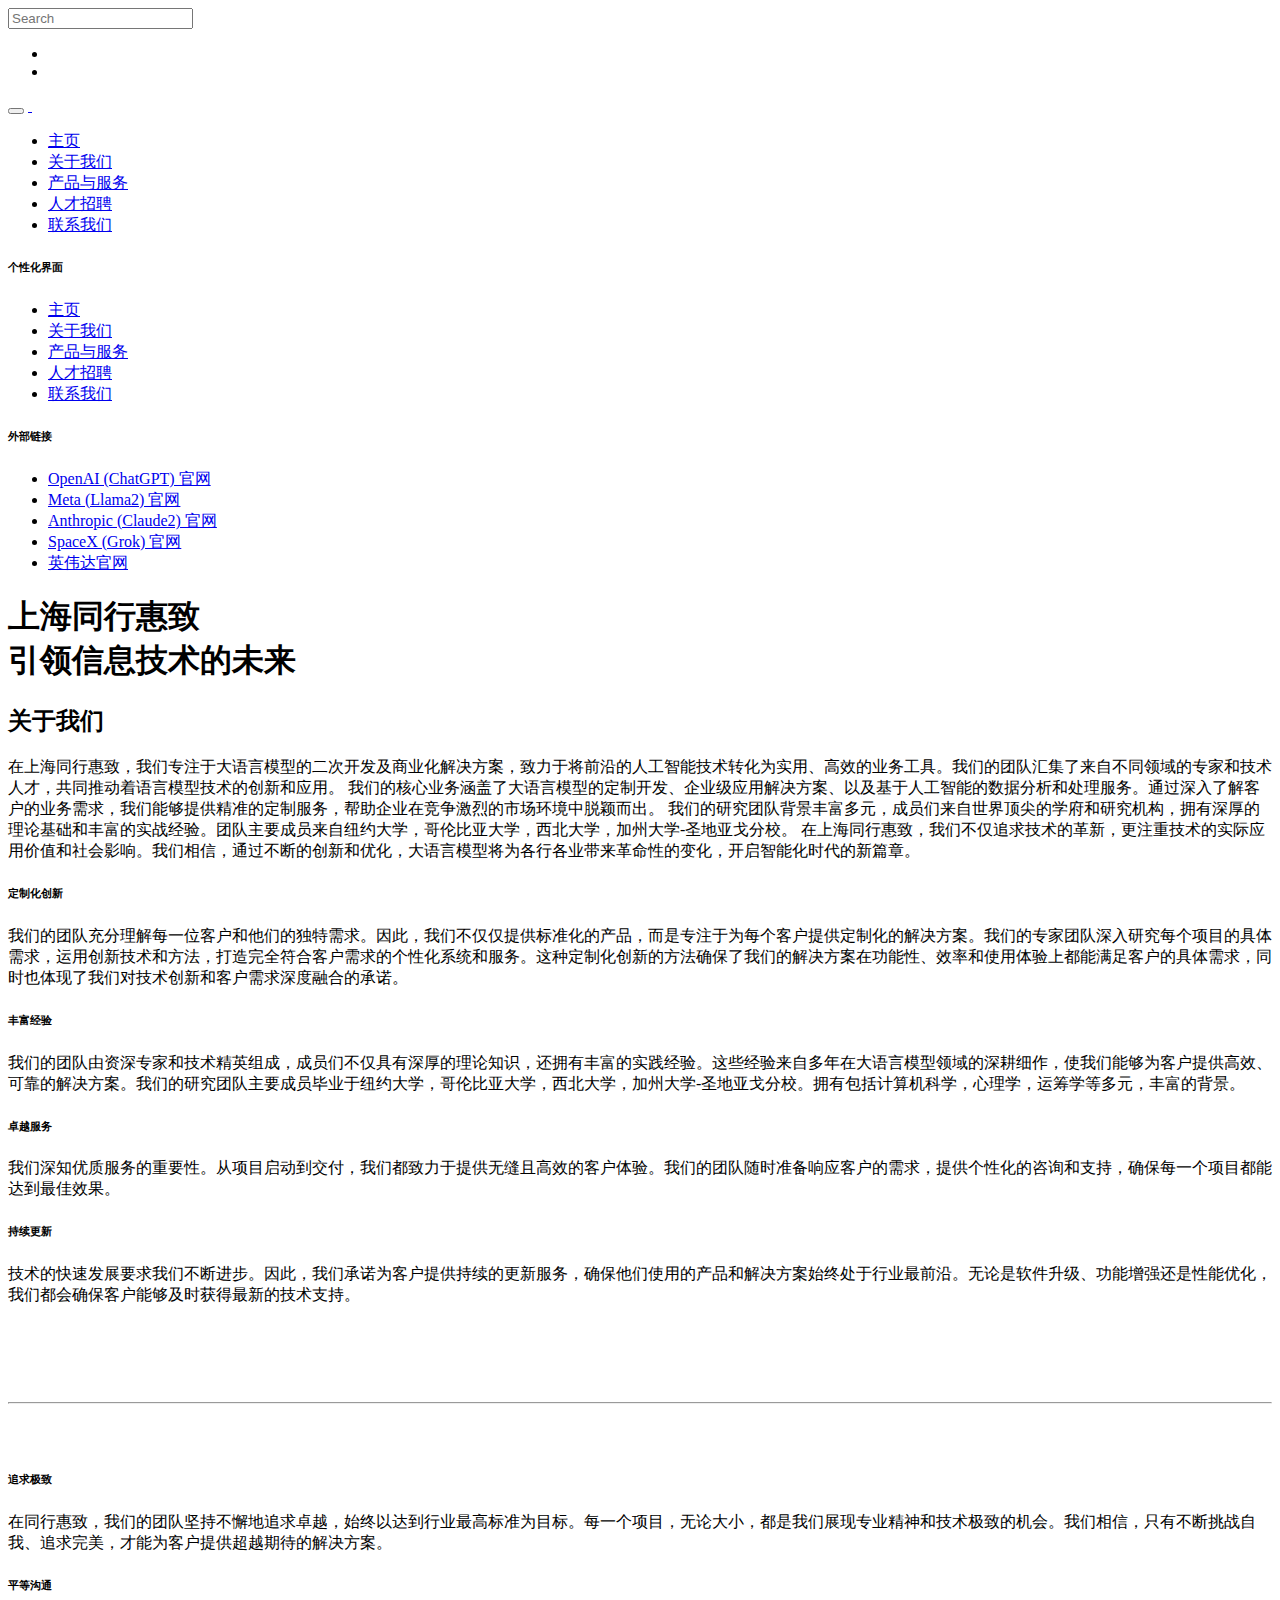
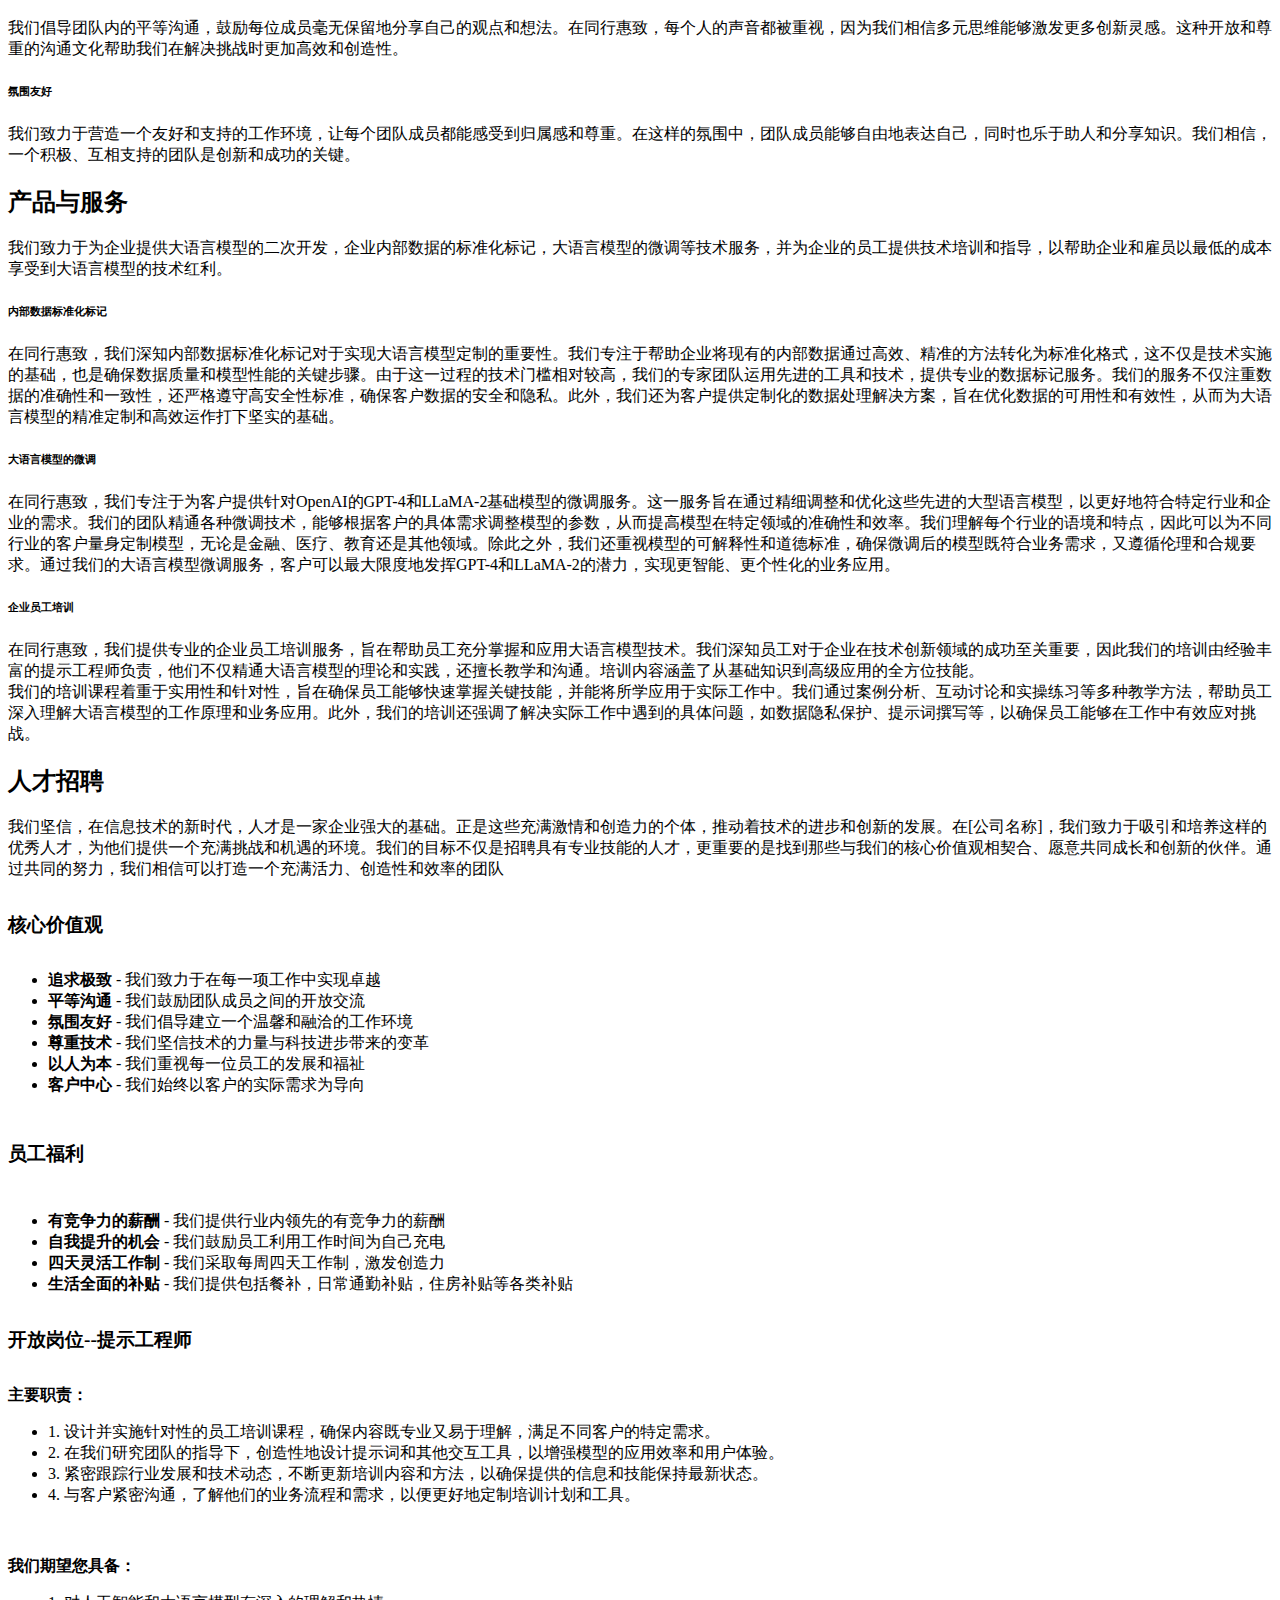
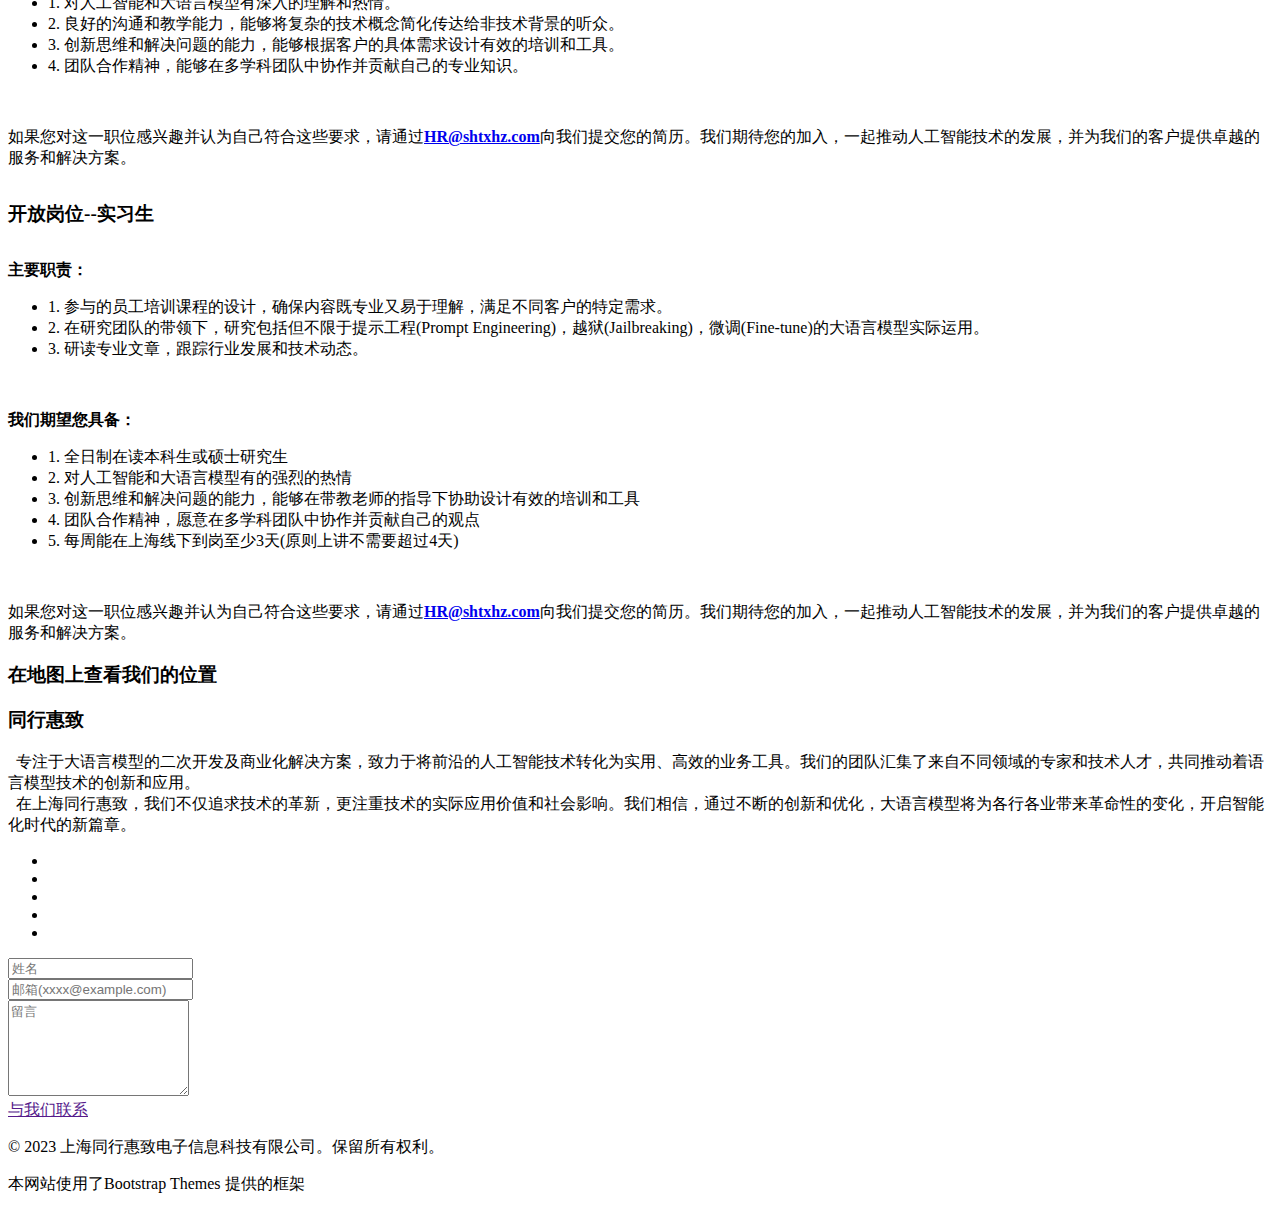
==== index.html @ fe6f5b6c "Add files via upload" ====
<!doctype html>
<!--[if lt IE 7]>      <html class="no-js lt-ie9 lt-ie8 lt-ie7" lang=""> <![endif]-->
<!--[if IE 7]>         <html class="no-js lt-ie9 lt-ie8" lang=""> <![endif]-->
<!--[if IE 8]>         <html class="no-js lt-ie9" lang=""> <![endif]-->
<!--[if gt IE 8]><!--> <html class="no-js" lang="en"> <!--<![endif]-->
    
    <!--Designerd by: http://bootstrapthemes.co-->
    <head>
        <meta charset="utf-8">
        <title>上海同行惠致电子信息科技有限公司</title>
        <meta name="description" content="">
        <meta name="viewport" content="width=device-width, initial-scale=1">
        <link rel="icon" type="image/png" href="favicon.ico">

        <!--Google Font link-->
        <link href="https://fonts.googleapis.com/css?family=Montserrat:400,700" rel="stylesheet">
        <link href="https://fonts.googleapis.com/css?family=Raleway:400,600,700" rel="stylesheet">
        <link href="https://fonts.googleapis.com/css?family=Open+Sans:300,400,600,700" rel="stylesheet">


        <link rel="stylesheet" href="assets/css/slick.css">
        <link rel="stylesheet" href="assets/css/slick-theme.css">
        <link rel="stylesheet" href="assets/css/animate.css">
        <link rel="stylesheet" href="assets/css/fonticons.css">
        <link rel="stylesheet" href="assets/css/font-awesome.min.css">
        <link rel="stylesheet" href="assets/css/bootstrap.css">
        <link rel="stylesheet" href="assets/css/magnific-popup.css">
        <link rel="stylesheet" href="assets/css/bootsnav.css">


        <!--For Plugins external css-->
        <!--<link rel="stylesheet" href="assets/css/plugins.css" />-->

        <!--Theme custom css -->
        <link rel="stylesheet" href="assets/css/style.css">
        <!--<link rel="stylesheet" href="assets/css/colors/maron.css">-->

        <!--Theme Responsive css-->
        <link rel="stylesheet" href="assets/css/responsive.css" />

        <script src="assets/js/vendor/modernizr-2.8.3-respond-1.4.2.min.js"></script>
    </head>

    <body data-spy="scroll" data-target=".navbar-collapse">


        <!-- Preloader -->
        <div id="loading">
            <div id="loading-center">
                <div id="loading-center-absolute">
                    <div class="object" id="object_one"></div>
                    <div class="object" id="object_two"></div>
                    <div class="object" id="object_three"></div>
                    <div class="object" id="object_four"></div>
                </div>
            </div>
        </div><!--End off Preloader -->


        <div class="culmn">
            <!--Home page style-->


            <nav class="navbar navbar-default navbar-fixed white no-background bootsnav">
                <!-- Start Top Search -->
                <div class="top-search">
                    <div class="container">
                        <div class="input-group">
                            <span class="input-group-addon"><i class="fa fa-search"></i></span>
                            <input type="text" class="form-control" placeholder="Search">
                            <span class="input-group-addon close-search"><i class="fa fa-times"></i></span>
                        </div>
                    </div>
                </div>
                <!-- End Top Search -->

                <div class="container">    
                    <!-- Start Atribute Navigation -->
                    <div class="attr-nav">
                        <ul>
                            
                            <li class="search"><a href="#"><i class="fa fa-search"></i></a></li>
                            <li class="side-menu"><a href="#"><i class="fa fa-bars"></i></a></li>
                        </ul>
                    </div>        
                    <!-- End Atribute Navigation -->

                    <!-- Start Header Navigation -->
                    <div class="navbar-header">
                        <button type="button" class="navbar-toggle" data-toggle="collapse" data-target="#navbar-menu">
                            <i class="fa fa-bars"></i>
                        </button>
                        <a class="navbar-brand" href="#brand">

                            <img src="assets/images/logo.png" class="logo logo-display m-top-10" alt="">
                            <img src="assets/images/logo.jpg" class="logo logo-scrolled" alt="">

                        </a>
                    </div>
                    <!-- End Header Navigation -->

                    <!-- Collect the nav links, forms, and other content for toggling -->
                    <div class="collapse navbar-collapse" id="navbar-menu">
                        <ul class="nav navbar-nav navbar-right" data-in="fadeInDown" data-out="fadeOutUp">
                            <li><a href="#hello">主页</a></li>                    
                            <li><a href="#about">关于我们</a></li>                    
                            <li><a href="#service">产品与服务</a></li>                              
                            <li><a href="#blog">人才招聘</a></li>                    
                            <li><a href="#contact">联系我们</a></li>  
                        </ul>
                    </div><!-- /.navbar-collapse -->
                </div>  


                <!-- Start Side Menu -->
                <div class="side">
                    <a href="#" class="close-side"><i class="fa fa-times"></i></a>
                    <div class="widget">
                        <h6 class="title">个性化界面</h6>
                        <ul class="link">
                            <li><a href="#">主页</a></li>
                            <li><a href="#">关于我们</a></li>
                            <li><a href="#">产品与服务</a></li>
                            <li><a href="#">人才招聘</a></li>
                            <li><a href="#">联系我们</a></li>
                        </ul>
                    </div>
                    <div class="widget">
                        <h6 class="title">外部链接</h6>
                        <ul class="link">
                            <li><a href="https://www.openai.com">OpenAI (ChatGPT) 官网</a></li>
                            <li><a href="https://ai.meta.com/llama/">Meta (Llama2) 官网</a></li>
                            <li><a href="https://www.anthropic.com/">Anthropic (Claude2) 官网</a></li>
                            <li><a href="https://x.ai/about/">SpaceX (Grok) 官网</a></li>
                            <li><a href="https://www.nvidia.cn/">英伟达官网</a></li>
                        </ul>
                    </div>
                </div>
                <!-- End Side Menu -->

            </nav>


            <!--Home Sections-->

            <section id="hello" class="home bg-mega">
                <div class="overlay"></div>
                <div class="container">
                    <div class="row">
                        <div class="main_home">
                            <div class="home_text">
                                <h1 class="text-white">上海同行惠致<br /> 引领信息技术的未来</h1>
                            </div>

                          
                        </div>
                    </div><!--End off row-->
                </div><!--End off container -->
            </section> <!--End off Home Sections-->


            <!--About Sections-->
            <section id="about" class="about roomy-100">
                <div class="container">
                    <div class="row">
                        <div class="main_about">
                            <div class="col-md-6">
                                <div class="about_content">
                                    <h2>关于我们</h2>
                                    <div class="separator_left"></div>

                                    <p>在上海同行惠致，我们专注于大语言模型的二次开发及商业化解决方案，致力于将前沿的人工智能技术转化为实用、高效的业务工具。我们的团队汇集了来自不同领域的专家和技术人才，共同推动着语言模型技术的创新和应用。

                                        我们的核心业务涵盖了大语言模型的定制开发、企业级应用解决方案、以及基于人工智能的数据分析和处理服务。通过深入了解客户的业务需求，我们能够提供精准的定制服务，帮助企业在竞争激烈的市场环境中脱颖而出。
                                        
                                        我们的研究团队背景丰富多元，成员们来自世界顶尖的学府和研究机构，拥有深厚的理论基础和丰富的实战经验。团队主要成员来自纽约大学，哥伦比亚大学，西北大学，加州大学-圣地亚戈分校。
                                        
                                        在上海同行惠致，我们不仅追求技术的革新，更注重技术的实际应用价值和社会影响。我们相信，通过不断的创新和优化，大语言模型将为各行各业带来革命性的变化，开启智能化时代的新篇章。</p>

                                    
                                </div>
                            </div>
                            <div class="col-md-6">
                                <div class="about_accordion wow fadeIn">
                                    <div id="faq_main_content" class="faq_main_content">
                                        <h6><i class="fa fa-angle-right"></i> 定制化创新 </h6>
                                        <div>
                                            <div class="content">
                                                <p>我们的团队充分理解每一位客户和他们的独特需求。因此，我们不仅仅提供标准化的产品，而是专注于为每个客户提供定制化的解决方案。我们的专家团队深入研究每个项目的具体需求，运用创新技术和方法，打造完全符合客户需求的个性化系统和服务。这种定制化创新的方法确保了我们的解决方案在功能性、效率和使用体验上都能满足客户的具体需求，同时也体现了我们对技术创新和客户需求深度融合的承诺。 </p>

                                            </div>
                                        </div> <!-- End off accordion item-1 -->

                                        <h6 class="open"><i class="fa fa-angle-right"></i> 丰富经验</h6>
                                        <div class="open">
                                            <div class="content">
                                                <p>我们的团队由资深专家和技术精英组成，成员们不仅具有深厚的理论知识，还拥有丰富的实践经验。这些经验来自多年在大语言模型领域的深耕细作，使我们能够为客户提供高效、可靠的解决方案。我们的研究团队主要成员毕业于纽约大学，哥伦比亚大学，西北大学，加州大学-圣地亚戈分校。拥有包括计算机科学，心理学，运筹学等多元，丰富的背景。 </p>
                                            </div>
                                        </div> <!-- End off accordion item-2 -->

                                        <h6> <i class="fa fa-angle-right"></i> 卓越服务 </h6>
                                        <div>
                                            <div class="content">
                                                <p>我们深知优质服务的重要性。从项目启动到交付，我们都致力于提供无缝且高效的客户体验。我们的团队随时准备响应客户的需求，提供个性化的咨询和支持，确保每一个项目都能达到最佳效果。 </p>
                                            </div>
                                        </div> <!-- End off accordion item-3 -->

                                        <h6><i class="fa fa-angle-right"></i> 持续更新 </h6>
                                        <div>
                                            <div class="content">
                                                <p>技术的快速发展要求我们不断进步。因此，我们承诺为客户提供持续的更新服务，确保他们使用的产品和解决方案始终处于行业最前沿。无论是软件升级、功能增强还是性能优化，我们都会确保客户能够及时获得最新的技术支持。 </p>
                                            </div>
                                        </div> <!-- End off accordion item-4 -->
                                    </div>
                                </div>
                            </div>
                        </div>
                    </div><!--End off row-->
                </div><!--End off container -->
                <br />
                <br />
                <br />
                <br />
                <hr />
                <br />
                <br />
                <div class="container">
                    <div class="row">
                        <div class="about_bottom_content">
                            <div class="col-md-4">
                                <div class="about_bottom_item m-top-20">
                                    <div class="ab_head">
                                        <div class="ab_head_icon">
                                            <i class="icofont icofont-fire-burn"></i>
                                        </div>
                                        <h6 class="m-top-20"> 追求极致</h6>
                                    </div>
                                    <p class="m-top-20">在同行惠致，我们的团队坚持不懈地追求卓越，始终以达到行业最高标准为目标。每一个项目，无论大小，都是我们展现专业精神和技术极致的机会。我们相信，只有不断挑战自我、追求完美，才能为客户提供超越期待的解决方案。 </p>
                                </div>
                            </div>
                            <div class="col-md-4">
                                <div class="about_bottom_item m-top-20">
                                    <div class="ab_head">
                                        <div class="ab_head_icon">
                                            <i class="icofont icofont-speech-comments"></i>
                                        </div>
                                        <h6 class="m-top-20">平等沟通</h6>
                                    </div>
                                    <p class="m-top-20">我们倡导团队内的平等沟通，鼓励每位成员毫无保留地分享自己的观点和想法。在同行惠致，每个人的声音都被重视，因为我们相信多元思维能够激发更多创新灵感。这种开放和尊重的沟通文化帮助我们在解决挑战时更加高效和创造性。</p>
                                </div>
                            </div>
                            <div class="col-md-4">
                                <div class="about_bottom_item m-top-20">
                                    <div class="ab_head">
                                        <div class="ab_head_icon">
                                            <i class="icofont icofont-heart"></i>
                                        </div>
                                        <h6 class="m-top-20">氛围友好</h6>
                                    </div>
                                    <p class="m-top-20">我们致力于营造一个友好和支持的工作环境，让每个团队成员都能感受到归属感和尊重。在这样的氛围中，团队成员能够自由地表达自己，同时也乐于助人和分享知识。我们相信，一个积极、互相支持的团队是创新和成功的关键。 </p>
                                </div>
                            </div>
                        </div>
                    </div><!--End off row-->
                </div><!--End off container -->
            </section> <!--End off About section -->


            <!--Video section
            <section id="video" class="video">
                <div class="overlay"></div>
                <div class="main_video roomy-100 m-top-100 m-bottom-100 text-center">
                    <div class="video_text text-center">
                        <a href="http://www.youtube.com/watch?v=7HKoqNJtMTQ" class="video-link"><span class="fa fa-play"></span></a>
                    </div>
                </div>
            </section>

            <div class="container">
                <div class="row">
                    <div class="main_featured m-top-100">
                        <div class="col-sm-12">
                            <div class="head_title text-center">
                                <h2>FEATURED WORK</h2>
                                <div class="separator_auto"></div>
                                <p>Lorem ipsum dolor sit amet, consectetuer adipiscing elit, 
                                    sed diam nonummy nibh euismod nostrud exerci tation ullamcorper 
                                    suscipit lobortis nisl ut aliquip ex ea commodo consequat. </p>
                            </div>
                        </div>
                    </div>
                </div>
            </div>

            <div class="featured_slider">
                <div>
                    <div class="featured_img">
                        <img src="assets/images/fprojects/1.jpg" alt="" />
                        <a href="assets/images/fprojects/1.jpg" class="popup-img"></a>
                    </div>
                </div>
                <div>
                    <div class="featured_img">
                        <img src="assets/images/fprojects/2.jpg" alt="" />
                        <a href="assets/images/fprojects/2.jpg" class="popup-img"></a>
                    </div>
                </div>
                <div>
                    <div class="featured_img">
                        <img src="assets/images/fprojects/3.jpg" alt="" />
                        <a href="assets/images/fprojects/3.jpg" class="popup-img"></a>
                    </div>
                </div>
                <div>
                    <div class="featured_img">
                        <img src="assets/images/fprojects/4.jpg" alt="" />
                        <a href="assets/images/fprojects/4.jpg" class="popup-img"></a>
                    </div>
                </div>
                <div>
                    <div class="featured_img">
                        <img src="assets/images/fprojects/5.jpg" alt="" />
                        <a href="assets/images/fprojects/5.jpg" class="popup-img"></a>
                    </div>
                </div>
            </div>


            -->
            <!--Service Section-->
            <section id="service" class="service">
                <div class="container">
                    <div class="row">
                        <div class="main_service roomy-100">
                            <div class="col-md-8 col-md-offset-2 col-sm-10 col-sm-offset-1">
                                <div class="head_title text-center">
                                    <h2>产品与服务</h2>
                                    <div class="separator_auto"></div>
                                    <p>我们致力于为企业提供大语言模型的二次开发，企业内部数据的标准化标记，大语言模型的微调等技术服务，并为企业的员工提供技术培训和指导，以帮助企业和雇员以最低的成本享受到大语言模型的技术红利。</p>
                                </div>
                            </div>

                            <div class="col-md-4">
                                <div class="service_item">
                                    <i class="icofont icofont-light-bulb"></i>
                                    <h6 class="m-top-30">内部数据标准化标记</h6>
                                    <div class="separator_small"></div>
                                    <p>在同行惠致，我们深知内部数据标准化标记对于实现大语言模型定制的重要性。我们专注于帮助企业将现有的内部数据通过高效、精准的方法转化为标准化格式，这不仅是技术实施的基础，也是确保数据质量和模型性能的关键步骤。由于这一过程的技术门槛相对较高，我们的专家团队运用先进的工具和技术，提供专业的数据标记服务。我们的服务不仅注重数据的准确性和一致性，还严格遵守高安全性标准，确保客户数据的安全和隐私。此外，我们还为客户提供定制化的数据处理解决方案，旨在优化数据的可用性和有效性，从而为大语言模型的精准定制和高效运作打下坚实的基础。</p>
                                </div>
                            </div>
                            <div class="col-md-4">
                                <div class="service_item">
                                    <i class="icofont icofont-imac"></i>
                                    <h6 class="m-top-30">大语言模型的微调</h6>
                                    <div class="separator_small"></div>
                                    <p>在同行惠致，我们专注于为客户提供针对OpenAI的GPT-4和LLaMA-2基础模型的微调服务。这一服务旨在通过精细调整和优化这些先进的大型语言模型，以更好地符合特定行业和企业的需求。我们的团队精通各种微调技术，能够根据客户的具体需求调整模型的参数，从而提高模型在特定领域的准确性和效率。我们理解每个行业的语境和特点，因此可以为不同行业的客户量身定制模型，无论是金融、医疗、教育还是其他领域。除此之外，我们还重视模型的可解释性和道德标准，确保微调后的模型既符合业务需求，又遵循伦理和合规要求。通过我们的大语言模型微调服务，客户可以最大限度地发挥GPT-4和LLaMA-2的潜力，实现更智能、更个性化的业务应用。 </p>
                                </div>
                            </div>
                            <div class="col-md-4">
                                <div class="service_item">
                                    <i class="icofont icofont-video"></i>
                                    <h6 class="m-top-30">企业员工培训</h6>
                                    <div class="separator_small"></div>
                                    <p>在同行惠致，我们提供专业的企业员工培训服务，旨在帮助员工充分掌握和应用大语言模型技术。我们深知员工对于企业在技术创新领域的成功至关重要，因此我们的培训由经验丰富的提示工程师负责，他们不仅精通大语言模型的理论和实践，还擅长教学和沟通。培训内容涵盖了从基础知识到高级应用的全方位技能。
                                        <br />
                                        我们的培训课程着重于实用性和针对性，旨在确保员工能够快速掌握关键技能，并能将所学应用于实际工作中。我们通过案例分析、互动讨论和实操练习等多种教学方法，帮助员工深入理解大语言模型的工作原理和业务应用。此外，我们的培训还强调了解决实际工作中遇到的具体问题，如数据隐私保护、提示词撰写等，以确保员工能够在工作中有效应对挑战。
                                        </div>
                            </div>
                        </div>
                    </div><!--End off row -->
                </div><!--End off container -->
            </section> <!--End off Featured section-->



            <!--Blog Section-->
            <section id="blog" class="blog">
                <div class="container">
                    <div class="row">
                        <div class="main_blog text-center roomy-100">
                            <div class="col-sm-8 col-sm-offset-2">
                                <div class="head_title text-center">
                                    <h2>人才招聘</h2>
                                    <div class="separator_auto"></div>
                                    <p>我们坚信，在信息技术的新时代，人才是一家企业强大的基础。正是这些充满激情和创造力的个体，推动着技术的进步和创新的发展。在[公司名称]，我们致力于吸引和培养这样的优秀人才，为他们提供一个充满挑战和机遇的环境。我们的目标不仅是招聘具有专业技能的人才，更重要的是找到那些与我们的核心价值观相契合、愿意共同成长和创新的伙伴。通过共同的努力，我们相信可以打造一个充满活力、创造性和效率的团队 </p>
                                </div>
                            </div>
                            <div class="col-md-4">
                                <div class="service_item">
                                    <h5 class="m-top-30" style="font-size: larger;">核心价值观</h5>
                                    <div class="separator_auto"></div>
                                    <ul>
                                        <li><strong>追求极致</strong> - 我们致力于在每一项工作中实现卓越</li>
                                        <li><strong>平等沟通</strong> - 我们鼓励团队成员之间的开放交流</li>
                                        <li><strong>氛围友好</strong> - 我们倡导建立一个温馨和融洽的工作环境</li>
                                        <li><strong>尊重技术</strong> - 我们坚信技术的力量与科技进步带来的变革</li>
                                        <li><strong>以人为本</strong> - 我们重视每一位员工的发展和福祉</li>
                                        <li><strong>客户中心</strong> - 我们始终以客户的实际需求为导向</li>
                                    </ul>
                                    <h6 class="m-top-30" style="font-size: larger;">员工福利</h6>
                                    <div class="separator_auto"></div>
                                    <ul>
                                        <li><strong>有竞争力的薪酬</strong> - 我们提供行业内领先的有竞争力的薪酬 </li>
                                        <li><strong>自我提升的机会</strong> - 我们鼓励员工利用工作时间为自己充电 </li>
                                        <li><strong>四天灵活工作制</strong> - 我们采取每周四天工作制，激发创造力 </li>
                                        <li><strong>生活全面的补贴</strong> - 我们提供包括餐补，日常通勤补贴，住房补贴等各类补贴</li>
                                        
                                    </ul>

                                </div>
                            </div>
                            <div class="col-md-4">
                                <div class="service_item">
                                    <div class="service_item">
                                    <h5 class="m-top-30" style="font-size: larger;">开放岗位--提示工程师</h5>
                                    <div class="separator_auto"></div>
                                        <p align="left"><strong>主要职责：</strong></p>
                                        <ul align="left">
                                            <li>1. 设计并实施针对性的员工培训课程，确保内容既专业又易于理解，满足不同客户的特定需求。</li>
                                            <li>2. 在我们研究团队的指导下，创造性地设计提示词和其他交互工具，以增强模型的应用效率和用户体验。</li>
                                            <li>3. 紧密跟踪行业发展和技术动态，不断更新培训内容和方法，以确保提供的信息和技能保持最新状态。</li>
                                            <li>4. 与客户紧密沟通，了解他们的业务流程和需求，以便更好地定制培训计划和工具。</li>
                                        </ul>
                                        <br />
                                        <p align="left"><strong>我们期望您具备：</strong></p>
                                        <ul align="left">
                                            <li>1. 对人工智能和大语言模型有深入的理解和热情。</li>
                                            <li>2. 良好的沟通和教学能力，能够将复杂的技术概念简化传达给非技术背景的听众。</li>
                                            <li>3. 创新思维和解决问题的能力，能够根据客户的具体需求设计有效的培训和工具。</li>
                                            <li>4. 团队合作精神，能够在多学科团队中协作并贡献自己的专业知识。</li>
                                        </ul>
                                        <br />
                                        <p align="left">如果您对这一职位感兴趣并认为自己符合这些要求，请通过<strong><a href = "mailto: HR@shtxhz.com">HR@shtxhz.com</a></strong>向我们提交您的简历。我们期待您的加入，一起推动人工智能技术的发展，并为我们的客户提供卓越的服务和解决方案。</p>
                                 </div>
                                </div>
                            </div>
                            <div class="col-md-4">
                                <div class="service_item">
                                    <div class="service_item">
                                    <h5 class="m-top-30" style="font-size: larger;">开放岗位--实习生</h5>
                                    <div class="separator_auto"></div>
                                        <p align="left"><strong>主要职责：</strong></p>
                                        <ul align="left">
                                            <li>1. 参与的员工培训课程的设计，确保内容既专业又易于理解，满足不同客户的特定需求。</li>
                                            <li>2. 在研究团队的带领下，研究包括但不限于提示工程(Prompt Engineering)，越狱(Jailbreaking)，微调(Fine-tune)的大语言模型实际运用。</li>
                                            <li>3. 研读专业文章，跟踪行业发展和技术动态。</li>
                                        </ul>
                                        <br />
                                        <p align="left"><strong>我们期望您具备：</strong></p>
                                        <ul align="left">
                                            <li>1. 全日制在读本科生或硕士研究生</li>
                                            <li>2. 对人工智能和大语言模型有的强烈的热情</li>
                                            <li>3. 创新思维和解决问题的能力，能够在带教老师的指导下协助设计有效的培训和工具</li>
                                            <li>4. 团队合作精神，愿意在多学科团队中协作并贡献自己的观点</li>
                                            <li>5. 每周能在上海线下到岗至少3天(原则上讲不需要超过4天)</li>
                                        </ul>
                                        <br />
                                        <p align="left">如果您对这一职位感兴趣并认为自己符合这些要求，请通过<strong><a href = "mailto: HR@shtxhz.com">HR@shtxhz.com</a></strong>向我们提交您的简历。我们期待您的加入，一起推动人工智能技术的发展，并为我们的客户提供卓越的服务和解决方案。</p>
                                 </div>
                                </div>
                            </div>
                            <!-- <div class="col-md-4">
                                <div class="blog_item m-top-20">
                                    <div class="blog_item_img">
                                        <img src="assets/images/Blog/1.jpg" alt="" />
                                    </div>
                                    <div class="blog_text roomy-40">
                                        <h6>PLEASUARE WITHOUT CONSCIENCE</h6>
                                        <p><em><a href="">May 15, 2016</a> /<a href="">admin</a>/<a href=""> Co-working</a></em></p>
                                    </div>
                                </div>
                            </div>
                            <div class="col-md-4">
                                <div class="blog_item m-top-20">
                                    <div class="blog_item_img">
                                        <img src="assets/images/Blog/2.jpg" alt="" />
                                    </div>
                                    <div class="blog_text roomy-40">
                                        <h6>PLEASUARE WITHOUT CONSCIENCE</h6>
                                        <p><em><a href="">May 15, 2016</a> /<a href="">admin</a>/<a href=""> Co-working</a></em></p>
                                    </div>
                                </div>
                            </div>
                            <div class="col-md-4">
                                <div class="blog_item m-top-20">
                                    <div class="blog_item_img">
                                        <img src="assets/images/Blog/3.jpg" alt="" />
                                    </div>
                                    <div class="blog_text roomy-40">
                                        <h6>PLEASUARE WITHOUT CONSCIENCE</h6>
                                        <p><em><a href="">May 15, 2016</a> /<a href="">admin</a>/<a href=""> Co-working</a></em></p>
                                    </div>
                                </div>
                            </div> -->
                        </div>
                    </div><!--End off row -->
                </div><!--End off container -->
            </section><!-- End off Blog section-->



            <!--Maps Section-->
            <div class="main_maps text-center fix">
                <div class="overlay"></div>
                <div class="maps_text">
                    <h3 class="text-white" onclick="showmap()">在地图上查看我们的位置 <i class="fa fa-angle-down"></i></h3>
                    <div id="map_canvas" class="mapheight"></div>
                </div>
            </div><!-- End off Maps Section-->



            <!--Contact Us Section-->
            <section id="contact" class="contact bg-mega fix">
                <div class="container">
                    <div class="row">
                        <div class="main_contact roomy-100 text-white">
                            <div class="col-md-4">
                                <div class="rage_widget">
                                    <div class="widget_head">
                                        <h3 class="text-white">同行惠致</h3>
                                        <div class="separator_small"></div>
                                    </div>
                                    <p>&nbsp;&nbsp;专注于大语言模型的二次开发及商业化解决方案，致力于将前沿的人工智能技术转化为实用、高效的业务工具。我们的团队汇集了来自不同领域的专家和技术人才，共同推动着语言模型技术的创新和应用。
                                        
                                        <br />
                                        &nbsp;&nbsp;在上海同行惠致，我们不仅追求技术的革新，更注重技术的实际应用价值和社会影响。我们相信，通过不断的创新和优化，大语言模型将为各行各业带来革命性的变化，开启智能化时代的新篇章。 </p>

                                    <div class="widget_socail m-top-30">
                                        <ul class="list-inline">
                                            <li><a href=""><i class="fa fa-facebook"></i></a></li>
                                            <li><a href=""><i class="fa fa-twitter"></i></a></li>
                                            <li><a href=""><i class="fa fa-linkedin"></i></a></li>
                                            <li><a href=""><i class="fa fa-vimeo"></i></a></li>
                                            <li><a href=""><i class="fa fa-instagram"></i></a></li>
                                        </ul>
                                    </div>
                                </div>
                            </div>
                            <div class="col-md-8 sm-m-top-30">
                                <form class="" action="subcribe.php">
                                    <div class="row">
                                        <div class="col-sm-6">
                                            <div class="form-group"> 
                                                <input id="first_name" name="first_name" type="text" placeholder="姓名" class="form-control" required="">
                                            </div>
                                        </div>

                                        <div class="col-sm-6">
                                            <div class="form-group">  
                                                <input id="phone" name="phone" type="text" placeholder="邮箱(xxxx@example.com)" class="form-control">
                                            </div>
                                        </div>

                                        <div class="col-sm-12">
                                            <div class="form-group">  
                                                <textarea class="form-control" rows="6" placeholder="留言"></textarea>
                                            </div>
                                            <div class="form-group text-center">
                                                <a href="" class="btn btn-primary">与我们联系</a>
                                            </div>
                                        </div>

                                    </div>

                                </form>
                            </div>
                        </div>
                    </div><!--End off row -->
                </div><!--End off container -->
            </section><!--End off Contact Section-->


            <!-- scroll up-->
            <div class="scrollup">
                <a href="#"><i class="fa fa-chevron-up"></i></a>
            </div><!-- End off scroll up -->


            <footer id="footer" class="footer bg-black">
                <div class="container">
                    <div class="row">
                        <div class="main_footer text-center p-top-40 p-bottom-10">
                            <p class="wow fadeInRight" data-wow-duration="1s">
                                <p>&copy; 2023 上海同行惠致电子信息科技有限公司。保留所有权利。</p>
                                <p>本网站使用了<a href="https://bootstrapthemes.co"></a>Bootstrap Themes 提供的框架</p>
                            </p>
                        </div>
                    </div>

                   


                </div>
            </footer>




        </div>

            <!-- JS includes -->

            <script src="assets/js/vendor/jquery-1.11.2.min.js"></script>
            <script src="assets/js/vendor/bootstrap.min.js"></script>

            <script src="assets/js/jquery.magnific-popup.js"></script>
            <script src="assets/js/jquery.easing.1.3.js"></script>
            <script src="assets/js/slick.min.js"></script>
            <script src="assets/js/jquery.collapse.js"></script>
            <script src="assets/js/bootsnav.js"></script>


            <!-- paradise slider js -->


            <script src="http://maps.google.com/maps/api/js?key=AIzaSyD_tAQD36pKp9v4at5AnpGbvBUsLCOSJx8"></script>
            <script src="assets/js/gmaps.min.js"></script>

            <script>
                            function showmap() {
                                var mapOptions = {
                                    zoom: 8,
                                    scrollwheel: false,
                                    center: new google.maps.LatLng(31.03839,121.357095),
                                    mapTypeId: google.maps.MapTypeId.ROADMAP
                                };
                                var map = new google.maps.Map(document.getElementById('map_canvas'), mapOptions);
                                $('.mapheight').css('height', '350');
                                $('.maps_text h3').hide();
                            }

            </script>





            <script src="assets/js/plugins.js"></script>
            <script src="assets/js/main.js"></script>

    </body>
</html>
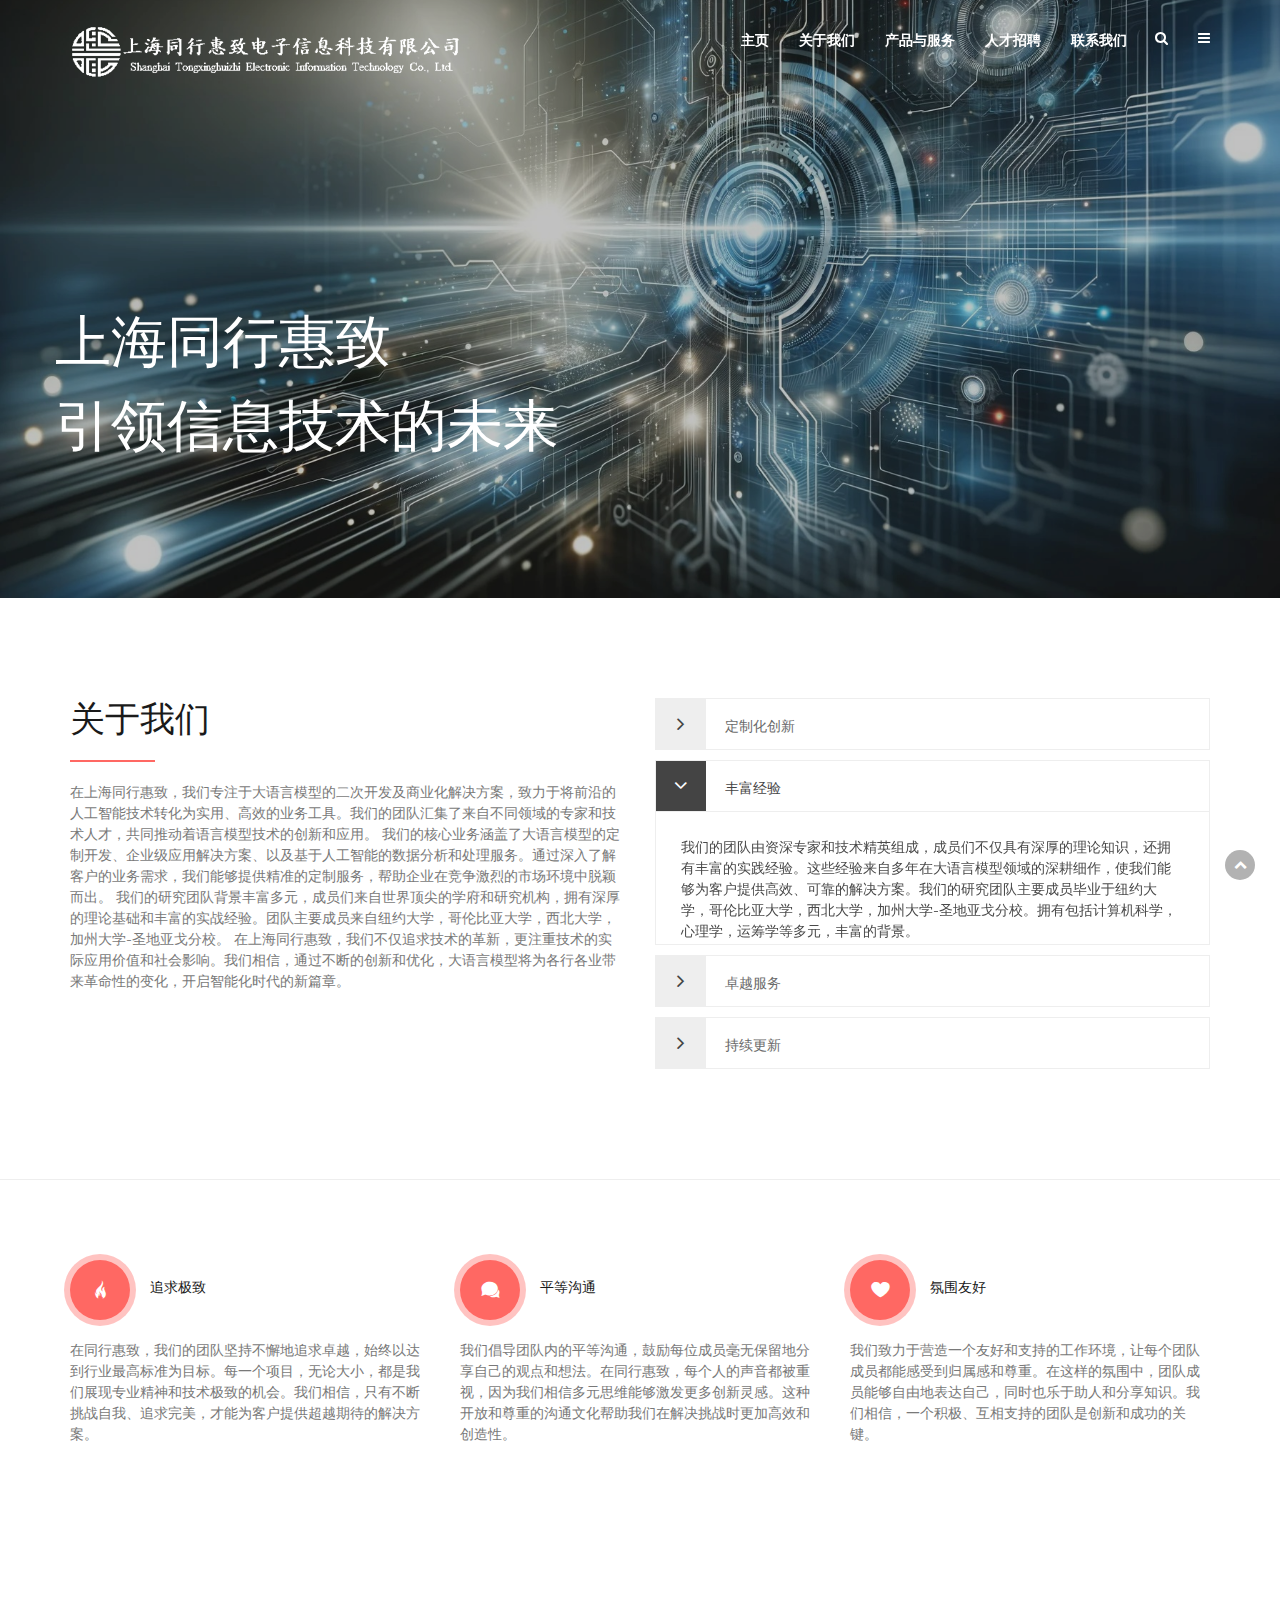
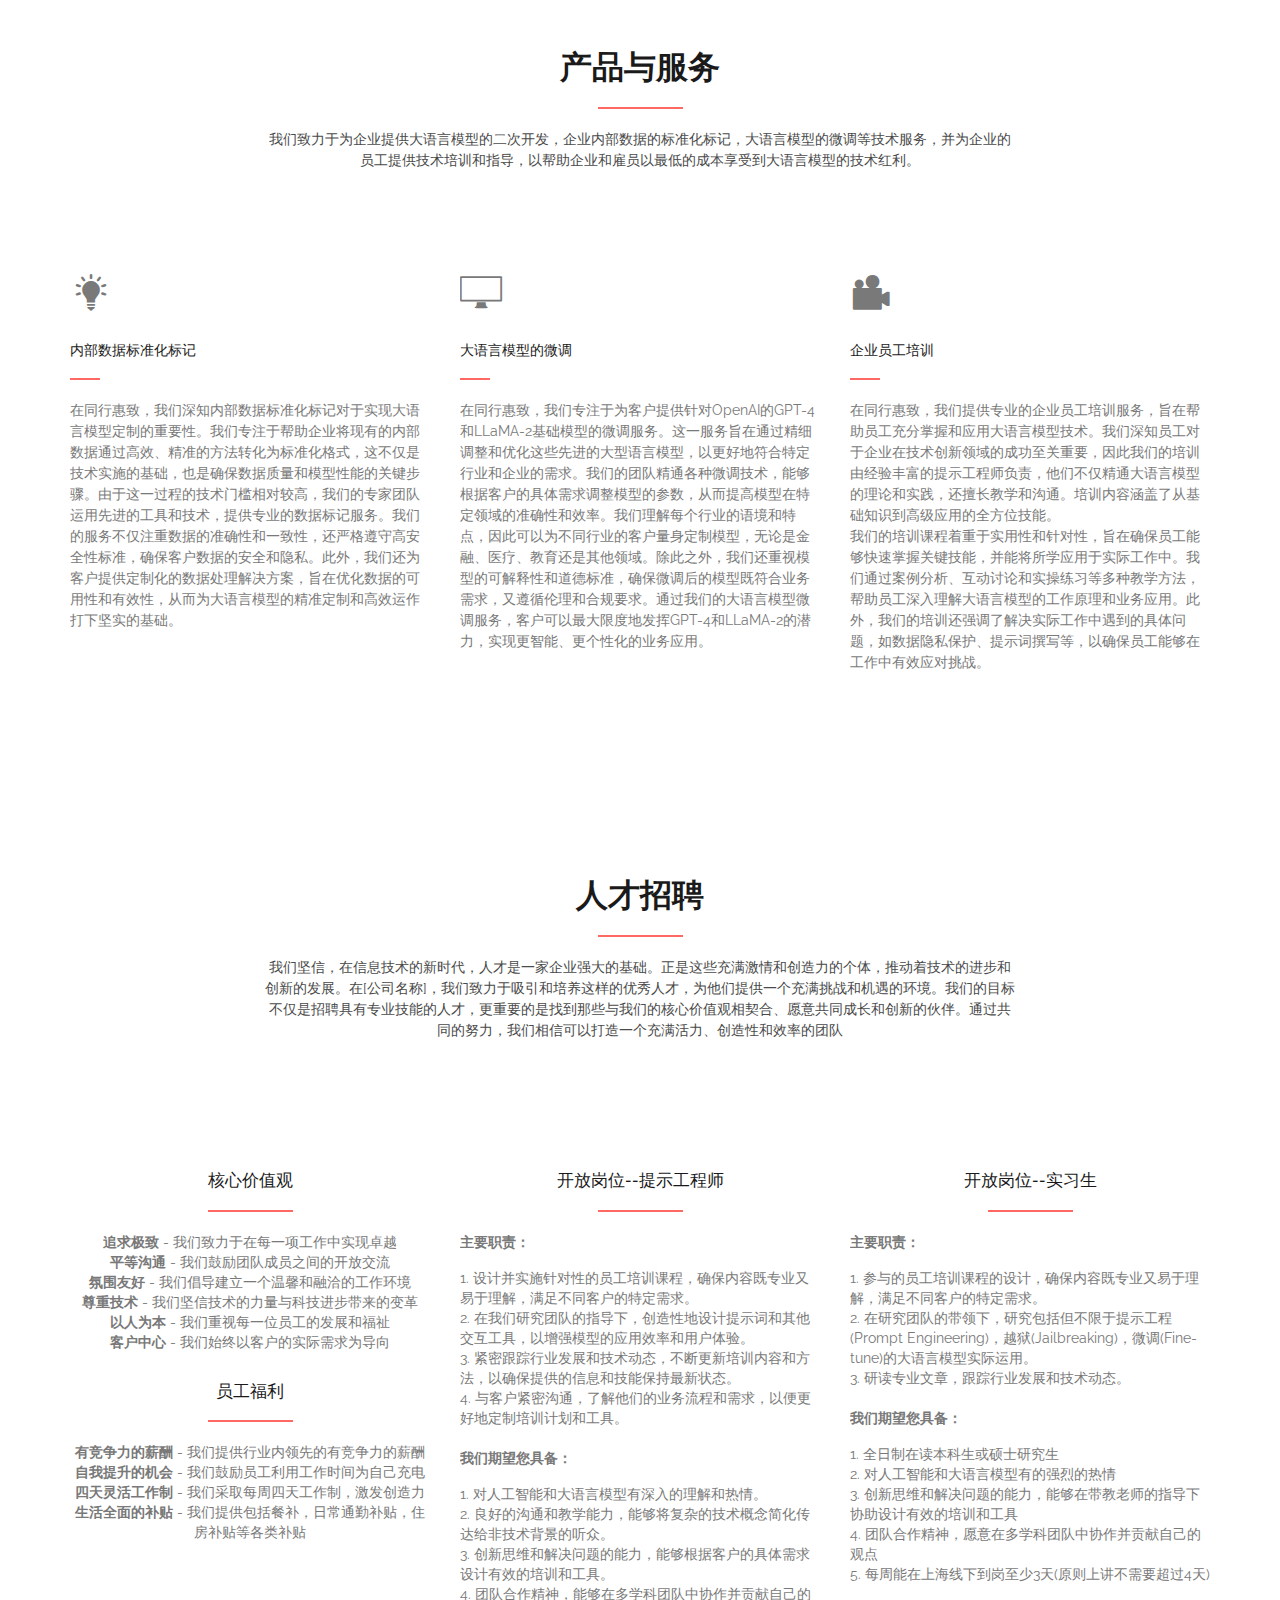
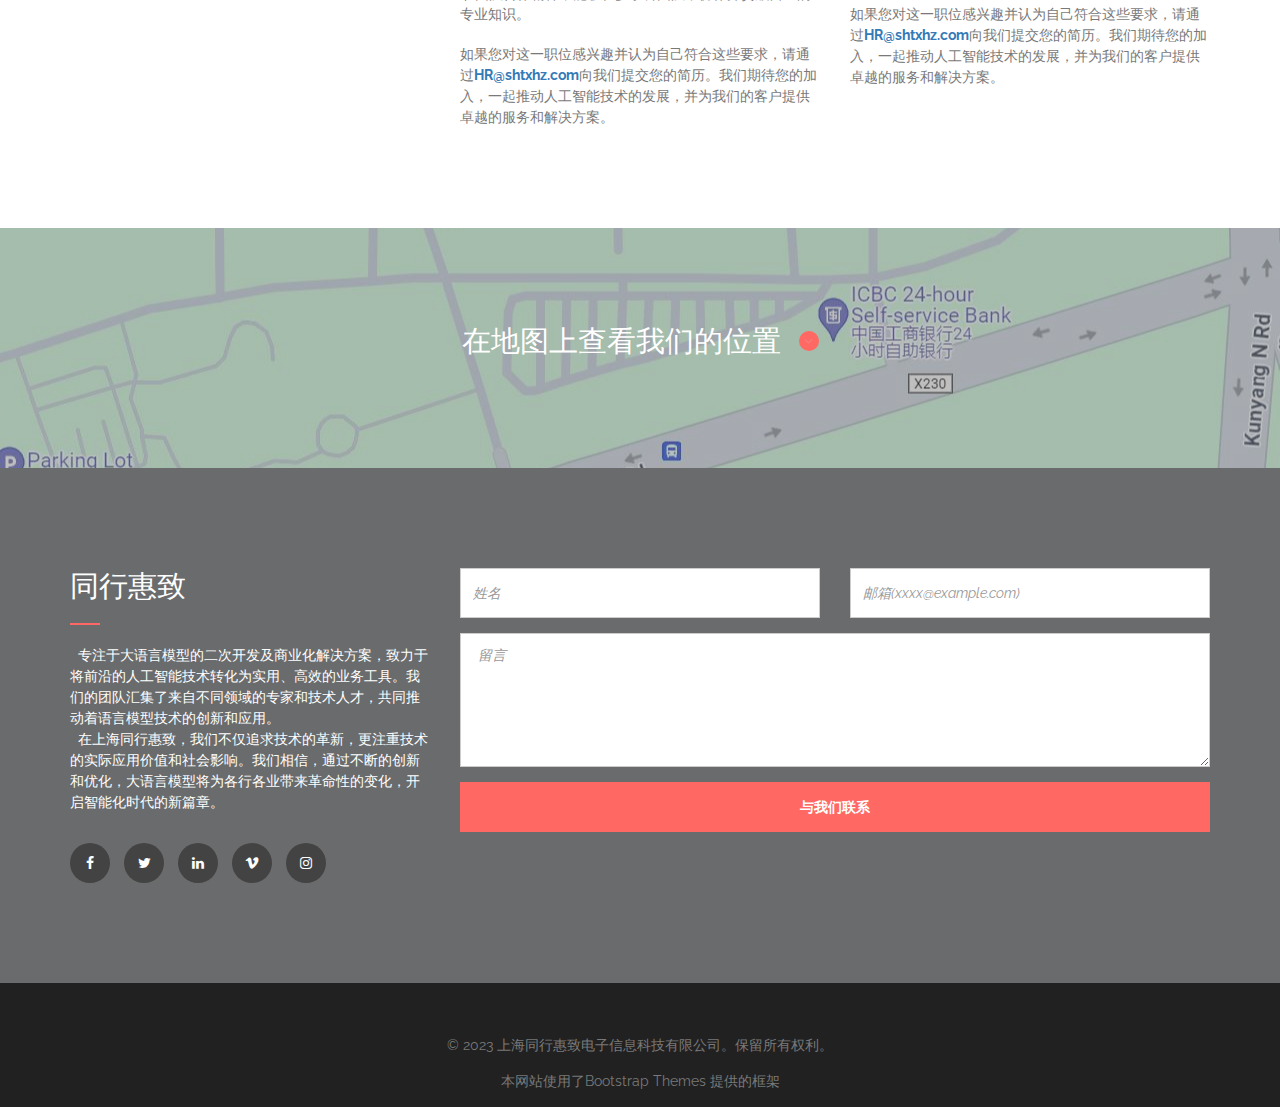
==== commit 718850ad: "Update index.html" ====
--- a/index.html
+++ b/index.html
@@ -614,7 +614,7 @@
             <!-- paradise slider js -->
 
 
-            <script src="http://maps.google.com/maps/api/js?key=AIzaSyD_tAQD36pKp9v4at5AnpGbvBUsLCOSJx8"></script>
+            <script src="https://maps.google.com/maps/api/js?key=AIzaSyD_tAQD36pKp9v4at5AnpGbvBUsLCOSJx8"></script>
             <script src="assets/js/gmaps.min.js"></script>
 
             <script>
--- a/assets/css/fonticons.css
+++ b/assets/css/fonticons.css
@@ -0,0 +1,1615 @@
+/**
+ * @package IcoFont by ShapeBootstrap - https://shapebootstrap.net
+ * @version 1.0.0 Beta
+ * @author IcoFont http://icofont.com
+ * @copyright Copyright (c) 2016 IcoFont
+ * @license - http://icofont.com/license/
+*/
+
+@font-face {
+    font-family: 'icofont';
+    src: url('../fonts/icofont.eot?v=1.0.0-beta');
+    src: url('../fonts/icofont.eot?v=1.0.0-beta#iefix') format('embedded-opentype'),
+    url('../fonts/icofont.ttf?v=1.0.0-beta') format('truetype'),
+    url('../fonts/icofont.woff?v=1.0.0-beta') format('woff'),
+    url('../fonts/icofont.svg?v=1.0.0-beta#icofont') format('svg');
+    font-weight: normal;
+    font-style: normal;
+}
+
+.icofont {
+    font-family: 'IcoFont' !important;
+    speak: none;
+    font-style: normal;
+    font-weight: normal;
+    font-variant: normal;
+    text-transform: none;
+    line-height: 1;
+
+    /* Better Font Rendering =========== */
+    -webkit-font-smoothing: antialiased;
+    -moz-osx-font-smoothing: grayscale;
+}
+.icofont-android-nexus:before {
+	content: "\eaf6";
+}
+.icofont-android-tablet:before {
+	content: "\eaf7";
+}
+.icofont-apple-watch:before {
+	content: "\eaf8";
+}
+.icofont-drwaing-tablet:before {
+	content: "\eaf9";
+}
+.icofont-earphone:before {
+	content: "\eafa";
+}
+.icofont-flash-drive:before {
+	content: "\eafb";
+}
+.icofont-game-control:before {
+	content: "\eafc";
+}
+.icofont-headphone-alt:before {
+	content: "\eafd";
+}
+.icofont-htc-one:before {
+	content: "\eafe";
+}
+.icofont-imac:before {
+	content: "\eaff";
+}
+.icofont-ipad-touch:before {
+	content: "\eb00";
+}
+.icofont-iphone:before {
+	content: "\eb01";
+}
+.icofont-ipod-nano:before {
+	content: "\eb02";
+}
+.icofont-ipod-touch:before {
+	content: "\eb03";
+}
+.icofont-keyboard-alt:before {
+	content: "\eb04";
+}
+.icofont-keyboard-wireless:before {
+	content: "\eb05";
+}
+.icofont-laptop-alt:before {
+	content: "\eb06";
+}
+.icofont-macbook:before {
+	content: "\eb07";
+}
+.icofont-magic-mouse:before {
+	content: "\eb08";
+}
+.icofont-microphone-alt:before {
+	content: "\eb09";
+}
+.icofont-monitor:before {
+	content: "\eb0a";
+}
+.icofont-mouse:before {
+	content: "\eb0b";
+}
+.icofont-nintendo:before {
+	content: "\eb0c";
+}
+.icofont-playstation:before {
+	content: "\eb0d";
+}
+.icofont-psvita:before {
+	content: "\eb0e";
+}
+.icofont-radio-mic:before {
+	content: "\eb0f";
+}
+.icofont-refrigerator:before {
+	content: "\eb10";
+}
+.icofont-samsung-galaxy:before {
+	content: "\eb11";
+}
+.icofont-surface-tablet:before {
+	content: "\eb12";
+}
+.icofont-washing-machine:before {
+	content: "\eb13";
+}
+.icofont-wifi-router:before {
+	content: "\eb14";
+}
+.icofont-wii-u:before {
+	content: "\eb15";
+}
+.icofont-windows-lumia:before {
+	content: "\eb16";
+}
+.icofont-wireless-mouse:before {
+	content: "\eb17";
+}
+.icofont-xbox-360:before {
+	content: "\eb18";
+}
+.icofont-cassette-player:before {
+	content: "\ed77";
+}
+.icofont-cassette:before {
+	content: "\ed78";
+}
+.icofont-forward:before {
+	content: "\ed79";
+}
+.icofont-game:before {
+	content: "\ed7a";
+}
+.icofont-guiter:before {
+	content: "\ed7b";
+}
+.icofont-headphone-alt-1:before {
+	content: "\ed7c";
+}
+.icofont-headphone-alt-2:before {
+	content: "\ed7d";
+}
+.icofont-headphone-alt-3:before {
+	content: "\ed7e";
+}
+.icofont-listening:before {
+	content: "\ed7f";
+}
+.icofont-megaphone-alt:before {
+	content: "\ed80";
+}
+.icofont-megaphone:before {
+	content: "\ed81";
+}
+.icofont-movie:before {
+	content: "\ed82";
+}
+.icofont-mp3-player:before {
+	content: "\ed83";
+}
+.icofont-multimedia:before {
+	content: "\ed84";
+}
+.icofont-music-disk:before {
+	content: "\ed85";
+}
+.icofont-music-note:before {
+	content: "\ed86";
+}
+.icofont-pause:before {
+	content: "\ed87";
+}
+.icofont-play-alt-1:before {
+	content: "\ed88";
+}
+.icofont-play-alt-2:before {
+	content: "\ed89";
+}
+.icofont-play-alt-3:before {
+	content: "\ed8a";
+}
+.icofont-play-pause:before {
+	content: "\ed8b";
+}
+.icofont-record:before {
+	content: "\ed8c";
+}
+.icofont-retro-music-disk:before {
+	content: "\ed8d";
+}
+.icofont-rewind:before {
+	content: "\ed8e";
+}
+.icofont-song-notes:before {
+	content: "\ed8f";
+}
+.icofont-sound-wave-alt:before {
+	content: "\ed90";
+}
+.icofont-sound-wave:before {
+	content: "\ed91";
+}
+.icofont-stop:before {
+	content: "\ed92";
+}
+.icofont-video-alt:before {
+	content: "\ed93";
+}
+.icofont-video-cam:before {
+	content: "\ed94";
+}
+.icofont-volume-bar:before {
+	content: "\ed95";
+}
+.icofont-volume-mute:before {
+	content: "\ed96";
+}
+.icofont-youtube-play:before {
+	content: "\ed97";
+}
+.icofont-addons:before {
+	content: "\ef66";
+}
+.icofont-address-book:before {
+	content: "\ef67";
+}
+.icofont-adjust:before {
+	content: "\ef68";
+}
+.icofont-alarm:before {
+	content: "\ef69";
+}
+.icofont-anchor:before {
+	content: "\ef6a";
+}
+.icofont-archive:before {
+	content: "\ef6b";
+}
+.icofont-at:before {
+	content: "\ef6c";
+}
+.icofont-attachment:before {
+	content: "\ef6d";
+}
+.icofont-audio:before {
+	content: "\ef6e";
+}
+.icofont-auto-mobile:before {
+	content: "\ef6f";
+}
+.icofont-automation:before {
+	content: "\ef70";
+}
+.icofont-baby:before {
+	content: "\ef71";
+}
+.icofont-badge:before {
+	content: "\ef72";
+}
+.icofont-bag:before {
+	content: "\ef73";
+}
+.icofont-ban:before {
+	content: "\ef74";
+}
+.icofont-bank:before {
+	content: "\ef75";
+}
+.icofont-bar-code:before {
+	content: "\ef76";
+}
+.icofont-bars:before {
+	content: "\ef77";
+}
+.icofont-battery-empty:before {
+	content: "\ef78";
+}
+.icofont-battery-full:before {
+	content: "\ef79";
+}
+.icofont-battery-half:before {
+	content: "\ef7a";
+}
+.icofont-battery-low:before {
+	content: "\ef7b";
+}
+.icofont-beach:before {
+	content: "\ef7c";
+}
+.icofont-beaker:before {
+	content: "\ef7d";
+}
+.icofont-bear:before {
+	content: "\ef7e";
+}
+.icofont-beard:before {
+	content: "\ef7f";
+}
+.icofont-bed:before {
+	content: "\ef80";
+}
+.icofont-bell:before {
+	content: "\ef81";
+}
+.icofont-beverage:before {
+	content: "\ef82";
+}
+.icofont-bicycle:before {
+	content: "\ef83";
+}
+.icofont-bill:before {
+	content: "\ef84";
+}
+.icofont-bin:before {
+	content: "\ef85";
+}
+.icofont-binary:before {
+	content: "\ef86";
+}
+.icofont-binoculars:before {
+	content: "\ef87";
+}
+.icofont-bird:before {
+	content: "\ef88";
+}
+.icofont-birds:before {
+	content: "\ef89";
+}
+.icofont-black-board:before {
+	content: "\ef8a";
+}
+.icofont-bluetooth:before {
+	content: "\ef8b";
+}
+.icofont-bolt:before {
+	content: "\ef8c";
+}
+.icofont-bomb:before {
+	content: "\ef8d";
+}
+.icofont-book-mark:before {
+	content: "\ef8e";
+}
+.icofont-book:before {
+	content: "\ef8f";
+}
+.icofont-boot:before {
+	content: "\ef90";
+}
+.icofont-box:before {
+	content: "\ef91";
+}
+.icofont-brain:before {
+	content: "\ef92";
+}
+.icofont-briefcase:before {
+	content: "\ef93";
+}
+.icofont-broken:before {
+	content: "\ef94";
+}
+.icofont-bucket:before {
+	content: "\ef95";
+}
+.icofont-bucket1:before {
+	content: "\ef96";
+}
+.icofont-bucket2:before {
+	content: "\ef97";
+}
+.icofont-bug:before {
+	content: "\ef98";
+}
+.icofont-building:before {
+	content: "\ef99";
+}
+.icofont-bullet:before {
+	content: "\ef9a";
+}
+.icofont-bullhorn:before {
+	content: "\ef9b";
+}
+.icofont-bullseye:before {
+	content: "\ef9c";
+}
+.icofont-bus:before {
+	content: "\ef9d";
+}
+.icofont-butterfly:before {
+	content: "\ef9e";
+}
+.icofont-cab:before {
+	content: "\ef9f";
+}
+.icofont-calculator:before {
+	content: "\efa0";
+}
+.icofont-calendar:before {
+	content: "\efa1";
+}
+.icofont-camera-alt:before {
+	content: "\efa2";
+}
+.icofont-camera:before {
+	content: "\efa3";
+}
+.icofont-car:before {
+	content: "\efa4";
+}
+.icofont-card:before {
+	content: "\efa5";
+}
+.icofont-cart:before {
+	content: "\efa6";
+}
+.icofont-cc:before {
+	content: "\efa7";
+}
+.icofont-certificate:before {
+	content: "\efa8";
+}
+.icofont-charging:before {
+	content: "\efa9";
+}
+.icofont-chat:before {
+	content: "\efaa";
+}
+.icofont-check-alt:before {
+	content: "\efab";
+}
+.icofont-check-circled:before {
+	content: "\efac";
+}
+.icofont-check:before {
+	content: "\efad";
+}
+.icofont-checked:before {
+	content: "\efae";
+}
+.icofont-children-care:before {
+	content: "\efaf";
+}
+.icofont-clock-time:before {
+	content: "\efb0";
+}
+.icofont-close-circled:before {
+	content: "\efb1";
+}
+.icofont-close-line-circled:before {
+	content: "\efb2";
+}
+.icofont-close-line-squared-alt:before {
+	content: "\efb3";
+}
+.icofont-close-line-squared:before {
+	content: "\efb4";
+}
+.icofont-close-line:before {
+	content: "\efb5";
+}
+.icofont-close-squared-alt:before {
+	content: "\efb6";
+}
+.icofont-close-squared:before {
+	content: "\efb7";
+}
+.icofont-close:before {
+	content: "\efb8";
+}
+.icofont-cloud-download:before {
+	content: "\efb9";
+}
+.icofont-cloud-refresh:before {
+	content: "\efba";
+}
+.icofont-cloud-upload:before {
+	content: "\efbb";
+}
+.icofont-cloud:before {
+	content: "\efbc";
+}
+.icofont-code-not-allowed:before {
+	content: "\efbd";
+}
+.icofont-code:before {
+	content: "\efbe";
+}
+.icofont-coffee-cup:before {
+	content: "\efbf";
+}
+.icofont-comment:before {
+	content: "\efc0";
+}
+.icofont-compass:before {
+	content: "\efc1";
+}
+.icofont-computer:before {
+	content: "\efc2";
+}
+.icofont-connection:before {
+	content: "\efc3";
+}
+.icofont-console:before {
+	content: "\efc4";
+}
+.icofont-contacts:before {
+	content: "\efc5";
+}
+.icofont-contrast:before {
+	content: "\efc6";
+}
+.icofont-copy:before {
+	content: "\efc7";
+}
+.icofont-copyright:before {
+	content: "\efc8";
+}
+.icofont-credit-card:before {
+	content: "\efc9";
+}
+.icofont-crop:before {
+	content: "\efca";
+}
+.icofont-crown:before {
+	content: "\efcb";
+}
+.icofont-cube:before {
+	content: "\efcc";
+}
+.icofont-cubes:before {
+	content: "\efcd";
+}
+.icofont-culinary:before {
+	content: "\efce";
+}
+.icofont-dashboard-web:before {
+	content: "\efcf";
+}
+.icofont-dashboard:before {
+	content: "\efd0";
+}
+.icofont-data:before {
+	content: "\efd1";
+}
+.icofont-database-add:before {
+	content: "\efd2";
+}
+.icofont-database-locked:before {
+	content: "\efd3";
+}
+.icofont-database-remove:before {
+	content: "\efd4";
+}
+.icofont-database:before {
+	content: "\efd5";
+}
+.icofont-delete:before {
+	content: "\efd6";
+}
+.icofont-diamond:before {
+	content: "\efd7";
+}
+.icofont-dice:before {
+	content: "\efd8";
+}
+.icofont-disabled:before {
+	content: "\efd9";
+}
+.icofont-disc:before {
+	content: "\efda";
+}
+.icofont-diskette:before {
+	content: "\efdb";
+}
+.icofont-document-folder:before {
+	content: "\efdc";
+}
+.icofont-download-alt:before {
+	content: "\efdd";
+}
+.icofont-download:before {
+	content: "\efde";
+}
+.icofont-downloaded:before {
+	content: "\efdf";
+}
+.icofont-earth:before {
+	content: "\efe0";
+}
+.icofont-ebook:before {
+	content: "\efe1";
+}
+.icofont-edit:before {
+	content: "\efe2";
+}
+.icofont-eject:before {
+	content: "\efe3";
+}
+.icofont-email:before {
+	content: "\efe4";
+}
+.icofont-envelope-open:before {
+	content: "\efe5";
+}
+.icofont-envelope:before {
+	content: "\efe6";
+}
+.icofont-eraser:before {
+	content: "\efe7";
+}
+.icofont-error:before {
+	content: "\efe8";
+}
+.icofont-exchange:before {
+	content: "\efe9";
+}
+.icofont-exclamation-circle:before {
+	content: "\efea";
+}
+.icofont-exclamation-square:before {
+	content: "\efeb";
+}
+.icofont-exclamation-tringle:before {
+	content: "\efec";
+}
+.icofont-exclamation:before {
+	content: "\efed";
+}
+.icofont-exit:before {
+	content: "\efee";
+}
+.icofont-expand:before {
+	content: "\efef";
+}
+.icofont-external-link:before {
+	content: "\eff0";
+}
+.icofont-external:before {
+	content: "\eff1";
+}
+.icofont-eye-blocked:before {
+	content: "\eff2";
+}
+.icofont-eye-dropper:before {
+	content: "\eff3";
+}
+.icofont-eye:before {
+	content: "\eff4";
+}
+.icofont-favourite:before {
+	content: "\eff5";
+}
+.icofont-fax:before {
+	content: "\eff6";
+}
+.icofont-female:before {
+	content: "\eff7";
+}
+.icofont-file:before {
+	content: "\eff8";
+}
+.icofont-film:before {
+	content: "\eff9";
+}
+.icofont-filter:before {
+	content: "\effa";
+}
+.icofont-fire-burn:before {
+	content: "\effb";
+}
+.icofont-fire-extinguisher:before {
+	content: "\effc";
+}
+.icofont-fire:before {
+	content: "\effd";
+}
+.icofont-first-aid:before {
+	content: "\effe";
+}
+.icofont-flag-alt-1:before {
+	content: "\efff";
+}
+.icofont-flag-alt-2:before {
+	content: "\f000";
+}
+.icofont-flag:before {
+	content: "\f001";
+}
+.icofont-flash-light:before {
+	content: "\f002";
+}
+.icofont-flash:before {
+	content: "\f003";
+}
+.icofont-flask:before {
+	content: "\f004";
+}
+.icofont-focus:before {
+	content: "\f005";
+}
+.icofont-folder-open:before {
+	content: "\f006";
+}
+.icofont-folder:before {
+	content: "\f007";
+}
+.icofont-foot-print:before {
+	content: "\f008";
+}
+.icofont-football-american:before {
+	content: "\f009";
+}
+.icofont-football:before {
+	content: "\f00a";
+}
+.icofont-game-console:before {
+	content: "\f00b";
+}
+.icofont-game-pad:before {
+	content: "\f00c";
+}
+.icofont-gavel:before {
+	content: "\f00d";
+}
+.icofont-gear:before {
+	content: "\f00e";
+}
+.icofont-gears:before {
+	content: "\f00f";
+}
+.icofont-gift:before {
+	content: "\f010";
+}
+.icofont-glass:before {
+	content: "\f011";
+}
+.icofont-globe:before {
+	content: "\f012";
+}
+.icofont-graduate:before {
+	content: "\f013";
+}
+.icofont-graffiti:before {
+	content: "\f014";
+}
+.icofont-grocery:before {
+	content: "\f015";
+}
+.icofont-group:before {
+	content: "\f016";
+}
+.icofont-hammer:before {
+	content: "\f017";
+}
+.icofont-hand:before {
+	content: "\f018";
+}
+.icofont-hanger:before {
+	content: "\f019";
+}
+.icofont-hard-disk:before {
+	content: "\f01a";
+}
+.icofont-headphone:before {
+	content: "\f01b";
+}
+.icofont-heart-beat:before {
+	content: "\f01c";
+}
+.icofont-heart:before {
+	content: "\f01d";
+}
+.icofont-history:before {
+	content: "\f01e";
+}
+.icofont-home:before {
+	content: "\f01f";
+}
+.icofont-horn:before {
+	content: "\f020";
+}
+.icofont-hotel:before {
+	content: "\f021";
+}
+.icofont-hour-glass:before {
+	content: "\f022";
+}
+.icofont-id:before {
+	content: "\f023";
+}
+.icofont-image:before {
+	content: "\f024";
+}
+.icofont-inbox:before {
+	content: "\f025";
+}
+.icofont-infinite:before {
+	content: "\f026";
+}
+.icofont-info-circle:before {
+	content: "\f027";
+}
+.icofont-info-square:before {
+	content: "\f028";
+}
+.icofont-info:before {
+	content: "\f029";
+}
+.icofont-institution:before {
+	content: "\f02a";
+}
+.icofont-interface:before {
+	content: "\f02b";
+}
+.icofont-invisible:before {
+	content: "\f02c";
+}
+.icofont-italic:before {
+	content: "\f02d";
+}
+.icofont-jacket:before {
+	content: "\f02e";
+}
+.icofont-jar:before {
+	content: "\f02f";
+}
+.icofont-jewlery:before {
+	content: "\f030";
+}
+.icofont-karate:before {
+	content: "\f031";
+}
+.icofont-key-hole:before {
+	content: "\f032";
+}
+.icofont-key:before {
+	content: "\f033";
+}
+.icofont-keyboard:before {
+	content: "\f034";
+}
+.icofont-kid:before {
+	content: "\f035";
+}
+.icofont-label:before {
+	content: "\f036";
+}
+.icofont-lamp:before {
+	content: "\f037";
+}
+.icofont-laptop:before {
+	content: "\f038";
+}
+.icofont-layers:before {
+	content: "\f039";
+}
+.icofont-layout:before {
+	content: "\f03a";
+}
+.icofont-leaf:before {
+	content: "\f03b";
+}
+.icofont-leaflet:before {
+	content: "\f03c";
+}
+.icofont-learn:before {
+	content: "\f03d";
+}
+.icofont-legal:before {
+	content: "\f03e";
+}
+.icofont-lego:before {
+	content: "\f03f";
+}
+.icofont-lemon:before {
+	content: "\f040";
+}
+.icofont-lens:before {
+	content: "\f041";
+}
+.icofont-letter:before {
+	content: "\f042";
+}
+.icofont-letterbox:before {
+	content: "\f043";
+}
+.icofont-library:before {
+	content: "\f044";
+}
+.icofont-license:before {
+	content: "\f045";
+}
+.icofont-life-bouy:before {
+	content: "\f046";
+}
+.icofont-life-buoy:before {
+	content: "\f047";
+}
+.icofont-life-jacket:before {
+	content: "\f048";
+}
+.icofont-life-ring:before {
+	content: "\f049";
+}
+.icofont-light-bulb:before {
+	content: "\f04a";
+}
+.icofont-lighter:before {
+	content: "\f04b";
+}
+.icofont-lightning-ray:before {
+	content: "\f04c";
+}
+.icofont-like:before {
+	content: "\f04d";
+}
+.icofont-link:before {
+	content: "\f04e";
+}
+.icofont-live-support:before {
+	content: "\f04f";
+}
+.icofont-location-arrow:before {
+	content: "\f050";
+}
+.icofont-location-pin:before {
+	content: "\f051";
+}
+.icofont-lock:before {
+	content: "\f052";
+}
+.icofont-login:before {
+	content: "\f053";
+}
+.icofont-logout:before {
+	content: "\f054";
+}
+.icofont-lollipop:before {
+	content: "\f055";
+}
+.icofont-look:before {
+	content: "\f056";
+}
+.icofont-loop:before {
+	content: "\f057";
+}
+.icofont-luggage:before {
+	content: "\f058";
+}
+.icofont-lunch:before {
+	content: "\f059";
+}
+.icofont-lungs:before {
+	content: "\f05a";
+}
+.icofont-magic-alt:before {
+	content: "\f05b";
+}
+.icofont-magic:before {
+	content: "\f05c";
+}
+.icofont-magnet:before {
+	content: "\f05d";
+}
+.icofont-mail-box:before {
+	content: "\f05e";
+}
+.icofont-mail:before {
+	content: "\f05f";
+}
+.icofont-male:before {
+	content: "\f060";
+}
+.icofont-map:before {
+	content: "\f061";
+}
+.icofont-math:before {
+	content: "\f062";
+}
+.icofont-maximize:before {
+	content: "\f063";
+}
+.icofont-measure:before {
+	content: "\f064";
+}
+.icofont-medal:before {
+	content: "\f065";
+}
+.icofont-medical:before {
+	content: "\f066";
+}
+.icofont-medicine:before {
+	content: "\f067";
+}
+.icofont-mega-phone:before {
+	content: "\f068";
+}
+.icofont-memorial:before {
+	content: "\f069";
+}
+.icofont-memory-card:before {
+	content: "\f06a";
+}
+.icofont-mic-mute:before {
+	content: "\f06b";
+}
+.icofont-mic:before {
+	content: "\f06c";
+}
+.icofont-micro-chip:before {
+	content: "\f06d";
+}
+.icofont-microphone:before {
+	content: "\f06e";
+}
+.icofont-microscope:before {
+	content: "\f06f";
+}
+.icofont-military:before {
+	content: "\f070";
+}
+.icofont-mill:before {
+	content: "\f071";
+}
+.icofont-minus-circle:before {
+	content: "\f072";
+}
+.icofont-minus-square:before {
+	content: "\f073";
+}
+.icofont-minus:before {
+	content: "\f074";
+}
+.icofont-mobile-phone:before {
+	content: "\f075";
+}
+.icofont-molecule:before {
+	content: "\f076";
+}
+.icofont-money:before {
+	content: "\f077";
+}
+.icofont-moon:before {
+	content: "\f078";
+}
+.icofont-mop:before {
+	content: "\f079";
+}
+.icofont-muffin:before {
+	content: "\f07a";
+}
+.icofont-music-alt:before {
+	content: "\f07b";
+}
+.icofont-music-notes:before {
+	content: "\f07c";
+}
+.icofont-music:before {
+	content: "\f07d";
+}
+.icofont-mustache:before {
+	content: "\f07e";
+}
+.icofont-mute-volume:before {
+	content: "\f07f";
+}
+.icofont-navigation-menu:before {
+	content: "\f080";
+}
+.icofont-navigation:before {
+	content: "\f081";
+}
+.icofont-network-tower:before {
+	content: "\f082";
+}
+.icofont-network:before {
+	content: "\f083";
+}
+.icofont-news:before {
+	content: "\f084";
+}
+.icofont-newspaper:before {
+	content: "\f085";
+}
+.icofont-no-smoking:before {
+	content: "\f086";
+}
+.icofont-not-allowed:before {
+	content: "\f087";
+}
+.icofont-notebook:before {
+	content: "\f088";
+}
+.icofont-notepad:before {
+	content: "\f089";
+}
+.icofont-notification:before {
+	content: "\f08a";
+}
+.icofont-numbered:before {
+	content: "\f08b";
+}
+.icofont-opposite:before {
+	content: "\f08c";
+}
+.icofont-optic:before {
+	content: "\f08d";
+}
+.icofont-options:before {
+	content: "\f08e";
+}
+.icofont-package:before {
+	content: "\f08f";
+}
+.icofont-page:before {
+	content: "\f090";
+}
+.icofont-paint:before {
+	content: "\f091";
+}
+.icofont-paper-plane:before {
+	content: "\f092";
+}
+.icofont-paperclip:before {
+	content: "\f093";
+}
+.icofont-papers:before {
+	content: "\f094";
+}
+.icofont-paw:before {
+	content: "\f095";
+}
+.icofont-pay:before {
+	content: "\f096";
+}
+.icofont-pen:before {
+	content: "\f097";
+}
+.icofont-pencil:before {
+	content: "\f098";
+}
+.icofont-penguin-linux:before {
+	content: "\f099";
+}
+.icofont-pestle:before {
+	content: "\f09a";
+}
+.icofont-phone-circle:before {
+	content: "\f09b";
+}
+.icofont-phone:before {
+	content: "\f09c";
+}
+.icofont-picture:before {
+	content: "\f09d";
+}
+.icofont-pie:before {
+	content: "\f09e";
+}
+.icofont-pine:before {
+	content: "\f09f";
+}
+.icofont-pixels:before {
+	content: "\f0a0";
+}
+.icofont-play:before {
+	content: "\f0a1";
+}
+.icofont-plugin:before {
+	content: "\f0a2";
+}
+.icofont-plus-circle:before {
+	content: "\f0a3";
+}
+.icofont-plus-square:before {
+	content: "\f0a4";
+}
+.icofont-plus:before {
+	content: "\f0a5";
+}
+.icofont-polygonal:before {
+	content: "\f0a6";
+}
+.icofont-power:before {
+	content: "\f0a7";
+}
+.icofont-presentation:before {
+	content: "\f0a8";
+}
+.icofont-price:before {
+	content: "\f0a9";
+}
+.icofont-print:before {
+	content: "\f0aa";
+}
+.icofont-puzzle:before {
+	content: "\f0ab";
+}
+.icofont-qr-code:before {
+	content: "\f0ac";
+}
+.icofont-queen:before {
+	content: "\f0ad";
+}
+.icofont-question-circle:before {
+	content: "\f0ae";
+}
+.icofont-question-square:before {
+	content: "\f0af";
+}
+.icofont-question:before {
+	content: "\f0b0";
+}
+.icofont-quote-left:before {
+	content: "\f0b1";
+}
+.icofont-quote-right:before {
+	content: "\f0b2";
+}
+.icofont-radio:before {
+	content: "\f0b3";
+}
+.icofont-random:before {
+	content: "\f0b4";
+}
+.icofont-recycle:before {
+	content: "\f0b5";
+}
+.icofont-refresh:before {
+	content: "\f0b6";
+}
+.icofont-repair:before {
+	content: "\f0b7";
+}
+.icofont-reply-all:before {
+	content: "\f0b8";
+}
+.icofont-reply:before {
+	content: "\f0b9";
+}
+.icofont-resize:before {
+	content: "\f0ba";
+}
+.icofont-responsive:before {
+	content: "\f0bb";
+}
+.icofont-retweet:before {
+	content: "\f0bc";
+}
+.icofont-road:before {
+	content: "\f0bd";
+}
+.icofont-robot:before {
+	content: "\f0be";
+}
+.icofont-rocket:before {
+	content: "\f0bf";
+}
+.icofont-royal:before {
+	content: "\f0c0";
+}
+.icofont-rss-feed:before {
+	content: "\f0c1";
+}
+.icofont-safety:before {
+	content: "\f0c2";
+}
+.icofont-sale-discount:before {
+	content: "\f0c3";
+}
+.icofont-satellite:before {
+	content: "\f0c4";
+}
+.icofont-send-mail:before {
+	content: "\f0c5";
+}
+.icofont-server:before {
+	content: "\f0c6";
+}
+.icofont-settings:before {
+	content: "\f0c7";
+}
+.icofont-share-alt:before {
+	content: "\f0c8";
+}
+.icofont-share-boxed:before {
+	content: "\f0c9";
+}
+.icofont-share:before {
+	content: "\f0ca";
+}
+.icofont-shield:before {
+	content: "\f0cb";
+}
+.icofont-ship:before {
+	content: "\f0cc";
+}
+.icofont-shopping-cart:before {
+	content: "\f0cd";
+}
+.icofont-sign-in:before {
+	content: "\f0ce";
+}
+.icofont-sign-out:before {
+	content: "\f0cf";
+}
+.icofont-signal:before {
+	content: "\f0d0";
+}
+.icofont-site-map:before {
+	content: "\f0d1";
+}
+.icofont-smart-phone:before {
+	content: "\f0d2";
+}
+.icofont-soccer:before {
+	content: "\f0d3";
+}
+.icofont-sort-alt:before {
+	content: "\f0d4";
+}
+.icofont-sort:before {
+	content: "\f0d5";
+}
+.icofont-space:before {
+	content: "\f0d6";
+}
+.icofont-spanner:before {
+	content: "\f0d7";
+}
+.icofont-speech-comments:before {
+	content: "\f0d8";
+}
+.icofont-speed-meter:before {
+	content: "\f0d9";
+}
+.icofont-spinner-alt-1:before {
+	content: "\f0da";
+}
+.icofont-spinner-alt-2:before {
+	content: "\f0db";
+}
+.icofont-spinner-alt-3:before {
+	content: "\f0dc";
+}
+.icofont-spinner-alt-4:before {
+	content: "\f0dd";
+}
+.icofont-spinner-alt-5:before {
+	content: "\f0de";
+}
+.icofont-spinner-alt-6:before {
+	content: "\f0df";
+}
+.icofont-spinner:before {
+	content: "\f0e0";
+}
+.icofont-spreadsheet:before {
+	content: "\f0e1";
+}
+.icofont-square:before {
+	content: "\f0e2";
+}
+.icofont-ssl-security:before {
+	content: "\f0e3";
+}
+.icofont-star-alt-1:before {
+	content: "\f0e4";
+}
+.icofont-star-alt-2:before {
+	content: "\f0e5";
+}
+.icofont-star:before {
+	content: "\f0e6";
+}
+.icofont-street-view:before {
+	content: "\f0e7";
+}
+.icofont-sun:before {
+	content: "\f0e8";
+}
+.icofont-support-faq:before {
+	content: "\f0e9";
+}
+.icofont-tack-pin:before {
+	content: "\f0ea";
+}
+.icofont-tag:before {
+	content: "\f0eb";
+}
+.icofont-tags:before {
+	content: "\f0ec";
+}
+.icofont-tasks:before {
+	content: "\f0ed";
+}
+.icofont-telephone:before {
+	content: "\f0ee";
+}
+.icofont-telescope:before {
+	content: "\f0ef";
+}
+.icofont-terminal:before {
+	content: "\f0f0";
+}
+.icofont-thumbs-down:before {
+	content: "\f0f1";
+}
+.icofont-thumbs-up:before {
+	content: "\f0f2";
+}
+.icofont-tick-boxed:before {
+	content: "\f0f3";
+}
+.icofont-tick-mark:before {
+	content: "\f0f4";
+}
+.icofont-ticket:before {
+	content: "\f0f5";
+}
+.icofont-tie:before {
+	content: "\f0f6";
+}
+.icofont-toggle-off:before {
+	content: "\f0f7";
+}
+.icofont-toggle-on:before {
+	content: "\f0f8";
+}
+.icofont-tools:before {
+	content: "\f0f9";
+}
+.icofont-transparent:before {
+	content: "\f0fa";
+}
+.icofont-tree:before {
+	content: "\f0fb";
+}
+.icofont-umbrella:before {
+	content: "\f0fc";
+}
+.icofont-unlock:before {
+	content: "\f0fd";
+}
+.icofont-unlocked:before {
+	content: "\f0fe";
+}
+.icofont-upload-alt:before {
+	content: "\f0ff";
+}
+.icofont-upload:before {
+	content: "\f100";
+}
+.icofont-usb-drive:before {
+	content: "\f101";
+}
+.icofont-usb:before {
+	content: "\f102";
+}
+.icofont-vector-path:before {
+	content: "\f103";
+}
+.icofont-verification-check:before {
+	content: "\f104";
+}
+.icofont-video-clapper:before {
+	content: "\f105";
+}
+.icofont-video:before {
+	content: "\f106";
+}
+.icofont-volume-down:before {
+	content: "\f107";
+}
+.icofont-volume-off:before {
+	content: "\f108";
+}
+.icofont-volume-up:before {
+	content: "\f109";
+}
+.icofont-wall-clock:before {
+	content: "\f10a";
+}
+.icofont-wall:before {
+	content: "\f10b";
+}
+.icofont-wallet:before {
+	content: "\f10c";
+}
+.icofont-warning-alt:before {
+	content: "\f10d";
+}
+.icofont-warning:before {
+	content: "\f10e";
+}
+.icofont-water-drop:before {
+	content: "\f10f";
+}
+.icofont-web:before {
+	content: "\f110";
+}
+.icofont-wheelchair:before {
+	content: "\f111";
+}
+.icofont-wifi-alt:before {
+	content: "\f112";
+}
+.icofont-wifi:before {
+	content: "\f113";
+}
+.icofont-world:before {
+	content: "\f114";
+}
+.icofont-zigzag:before {
+	content: "\f115";
+}
+.icofont-zipped:before {
+	content: "\f116";
+}
+
+/*Font size*/
+.icofont-lg {
+    font-size: 1.33333333em;
+    line-height: .75em;
+    vertical-align: -15%
+}
+
+.icofont-2x {
+    font-size: 2em
+}
+
+.icofont-3x {
+    font-size: 3em
+}
+
+.icofont-4x {
+    font-size: 4em
+}
+
+.icofont-5x {
+    font-size: 5em
+}
+
+.icofont-fw {
+    display: inline-block;
+    width: 1.28571429em;
+    text-align: center
+}
+
+/*Fixed Width Icons*/
+.icofont-fw {
+    width: 1.28571429em;
+    text-align: center;
+}
+
+/*Custom list icons*/
+.icofont-ul {
+    padding-left: 0;
+    margin-left: 2.14285714em;
+    list-style-type: none;
+}
+.icofont-ul>li {
+    position: relative;
+}
+.icofont-li {
+    position: absolute;
+    left: -2.14285714em;
+    width: 2.14285714em;
+    top: .14285714em;
+    text-align: center;
+}
+
+/*Animation*/
+.icofont-rotate {
+    -webkit-animation: icofont-rotate 2s infinite linear;
+    animation: icofont-rotate 2s infinite linear
+}
+
+@-webkit-keyframes icofont-rotate {
+    0% {
+        -webkit-transform: rotate(0deg);
+        transform: rotate(0deg)
+    }
+    100% {
+        -webkit-transform: rotate(359deg);
+        transform: rotate(359deg)
+    }
+}
+
+@keyframes icofont-rotate {
+    0% {
+        -webkit-transform: rotate(0deg);
+        transform: rotate(0deg)
+    }
+    100% {
+        -webkit-transform: rotate(359deg);
+        transform: rotate(359deg)
+    }
+}--- a/assets/css/bootsnav.css
+++ b/assets/css/bootsnav.css
@@ -0,0 +1,1474 @@
+/* ==============================================================
+
+Template name : Bootsnav - Multi Purpose Header
+Categorie : Bootstrap Menu in CSS
+Author : adamnurdin01
+Version : v.1.1
+Created : 2016-06-02
+Last update : 2016-06-11
+
+============================================================== */
+
+/* MEGAMENU STYLE
+=================================*/
+nav.bootsnav .dropdown.megamenu-fw {
+    position: static;
+}
+
+nav.bootsnav .container {
+    position: relative;
+}
+
+nav.bootsnav .megamenu-fw .dropdown-menu {
+    left: auto;
+}
+
+nav.bootsnav .megamenu-content {
+    padding: 15px;
+    width: 100% !important;
+}
+
+nav.bootsnav .megamenu-content .title{
+    margin-top: 0;
+}
+
+nav.bootsnav .dropdown.megamenu-fw .dropdown-menu {
+   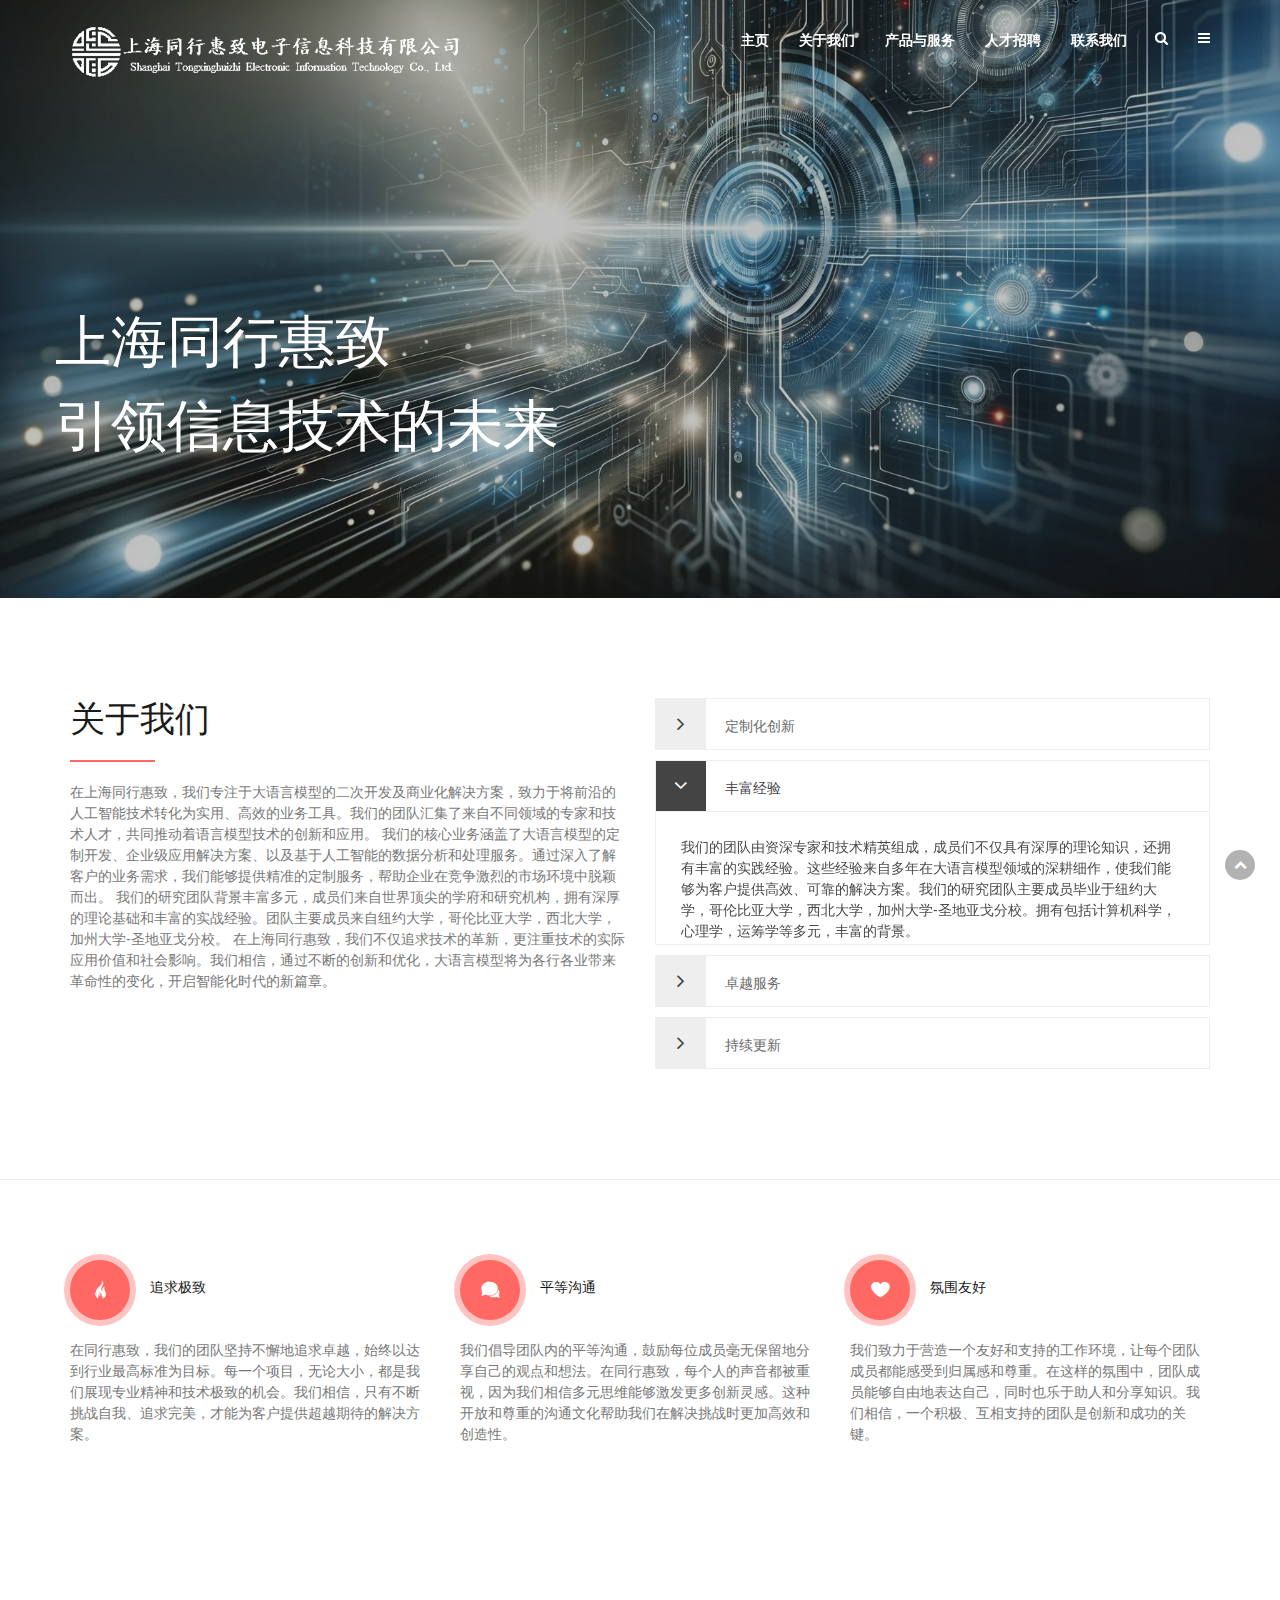
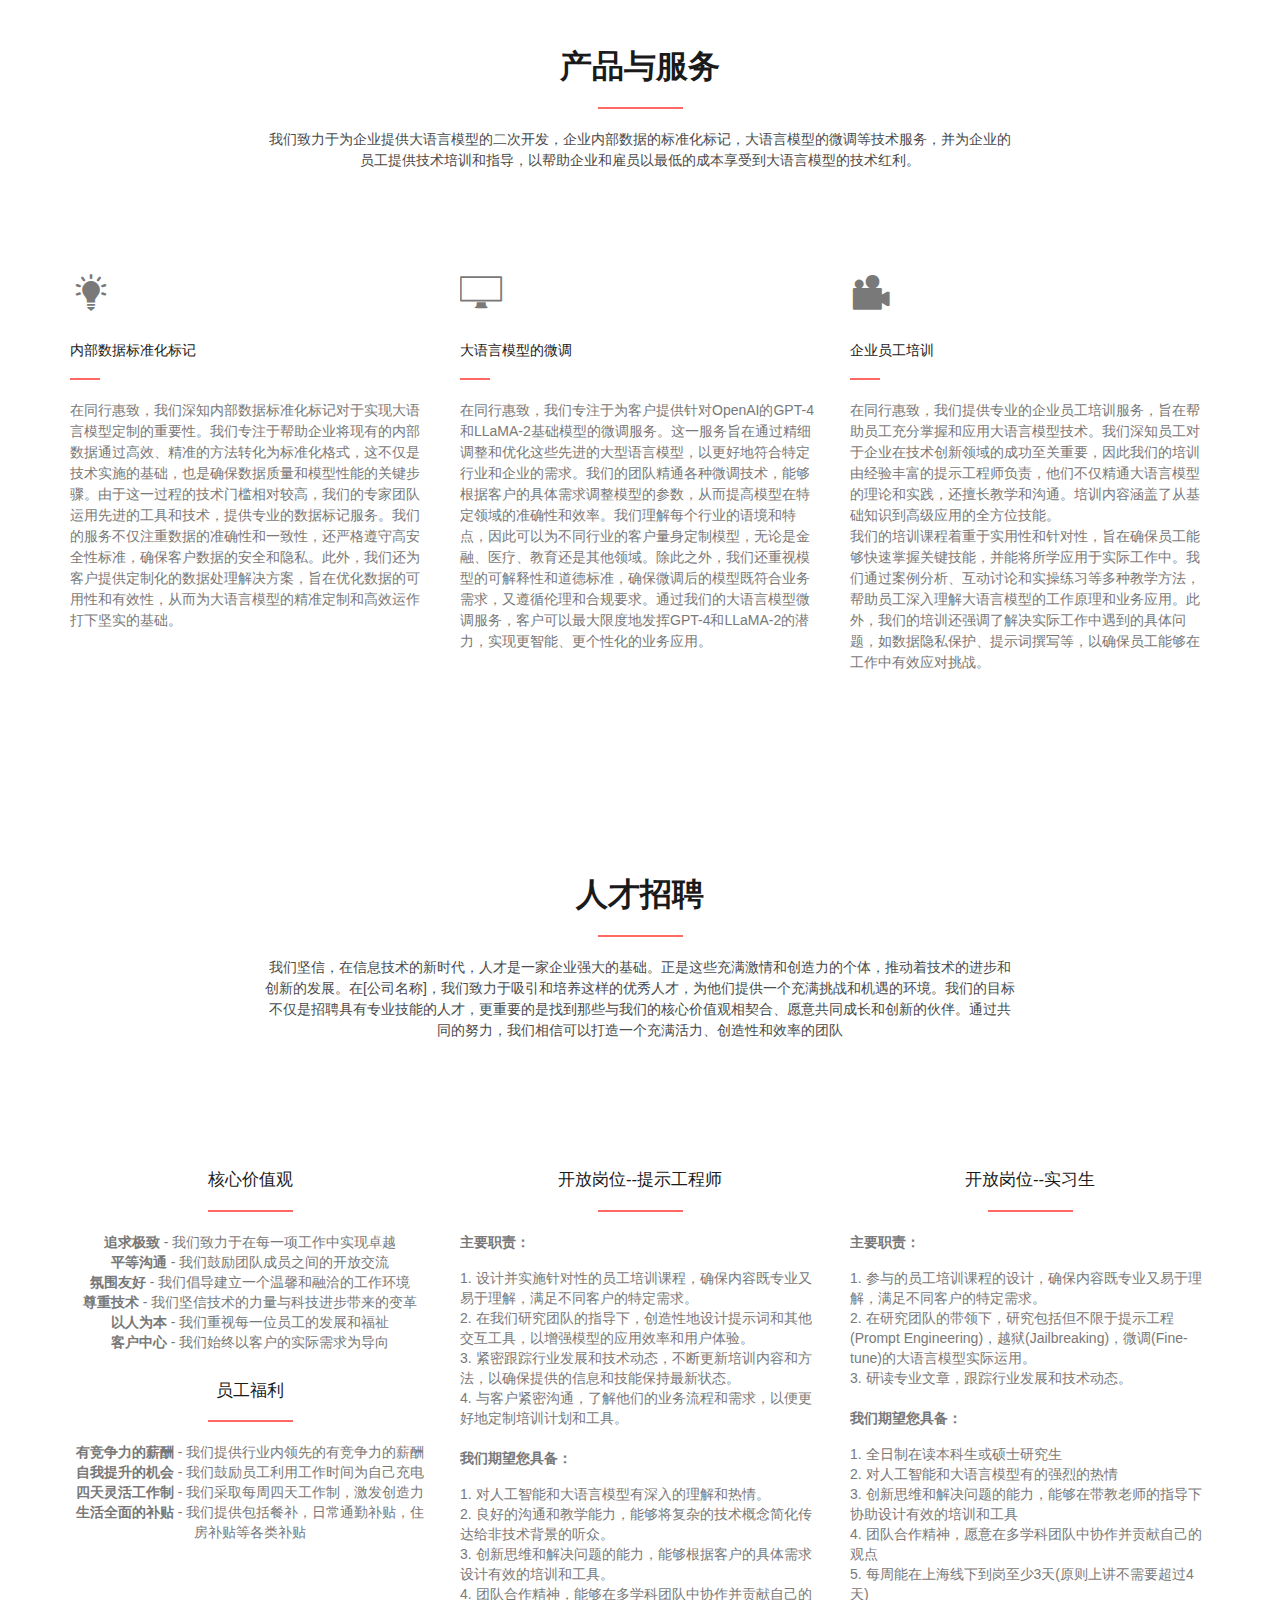
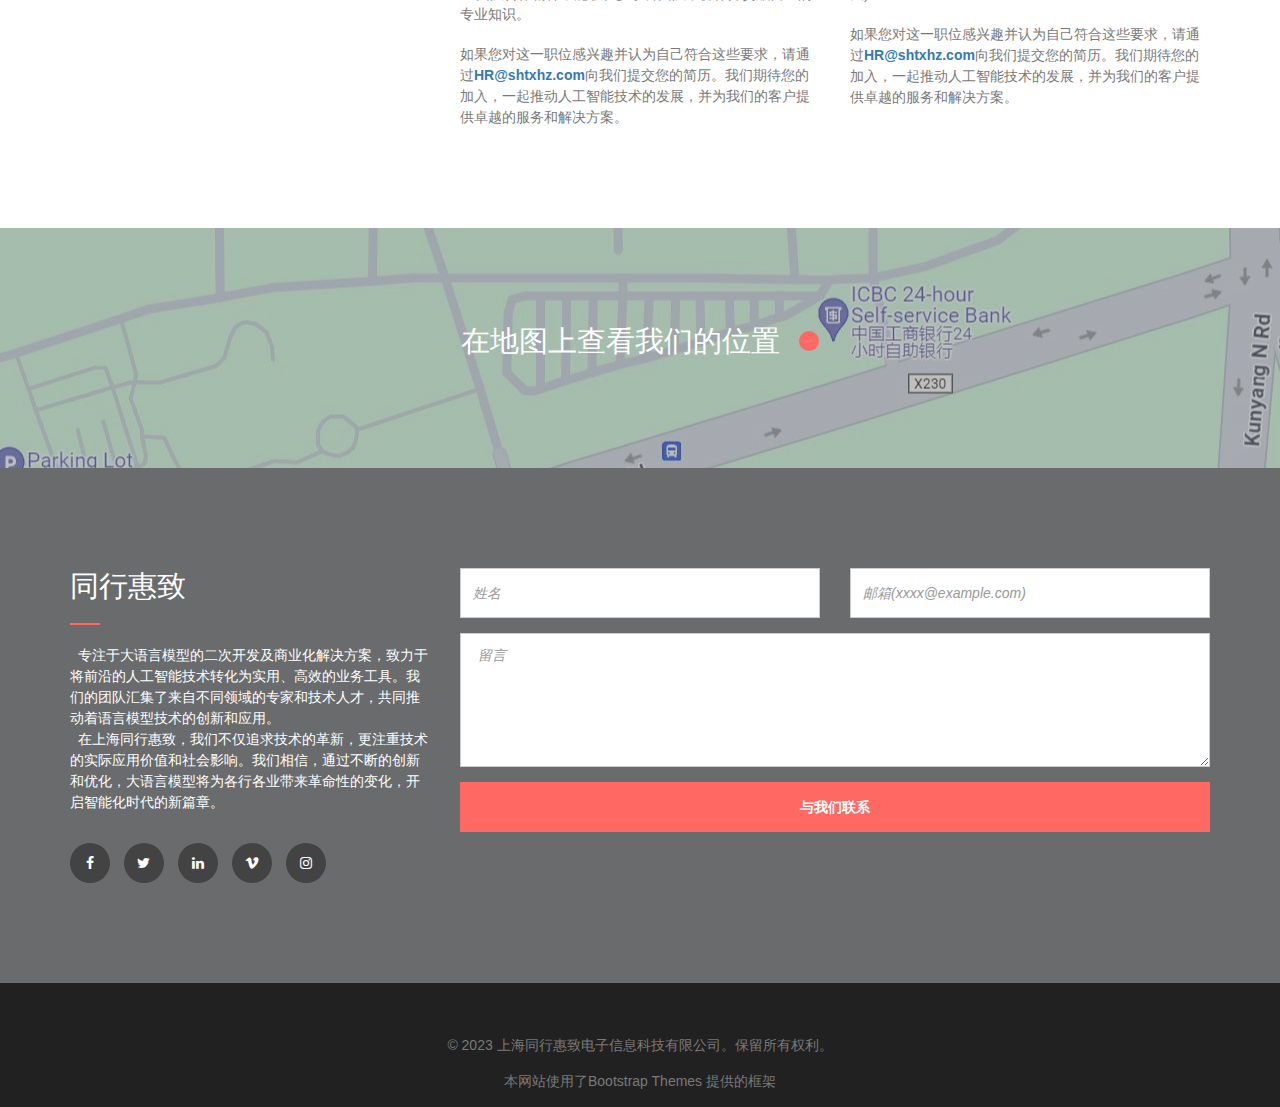
==== commit 6d702218: "Update index.html" ====
--- a/index.html
+++ b/index.html
@@ -12,11 +12,9 @@
         <meta name="viewport" content="width=device-width, initial-scale=1">
         <link rel="icon" type="image/png" href="favicon.ico">
 
-        <!--Google Font link-->
-        <link href="https://fonts.googleapis.com/css?family=Montserrat:400,700" rel="stylesheet">
-        <link href="https://fonts.googleapis.com/css?family=Raleway:400,600,700" rel="stylesheet">
+        <!--Google Font link
         <link href="https://fonts.googleapis.com/css?family=Open+Sans:300,400,600,700" rel="stylesheet">
-
+        -->
 
         <link rel="stylesheet" href="assets/css/slick.css">
         <link rel="stylesheet" href="assets/css/slick-theme.css">
@@ -54,7 +52,8 @@
                     <div class="object" id="object_four"></div>
                 </div>
             </div>
-        </div><!--End off Preloader -->
+        </div>
+        <!-- End off Preloader -->
 
 
         <div class="culmn">
--- a/assets/css/style.css
+++ b/assets/css/style.css
@@ -1737,10 +1737,16 @@
     text-decoration: none;
 
 }
-
+.logo {
+    /* 基本样式 */
+    position: relative; /* 设置为相对定位 */
+    /* 其他样式 */
+}
 @media (max-width: 600px) {
     .logo {
-        width: 50%; /* 调整为较小屏幕适合的尺寸 */
+        width: 80%; /* 调整为较小屏幕适合的尺寸 */
+        top: -10px;  /* 向上移动10像素 */
+        right: -10px; /* 向右移动10像素 */
         /* 其他需要调整的样式 */
     }
 }
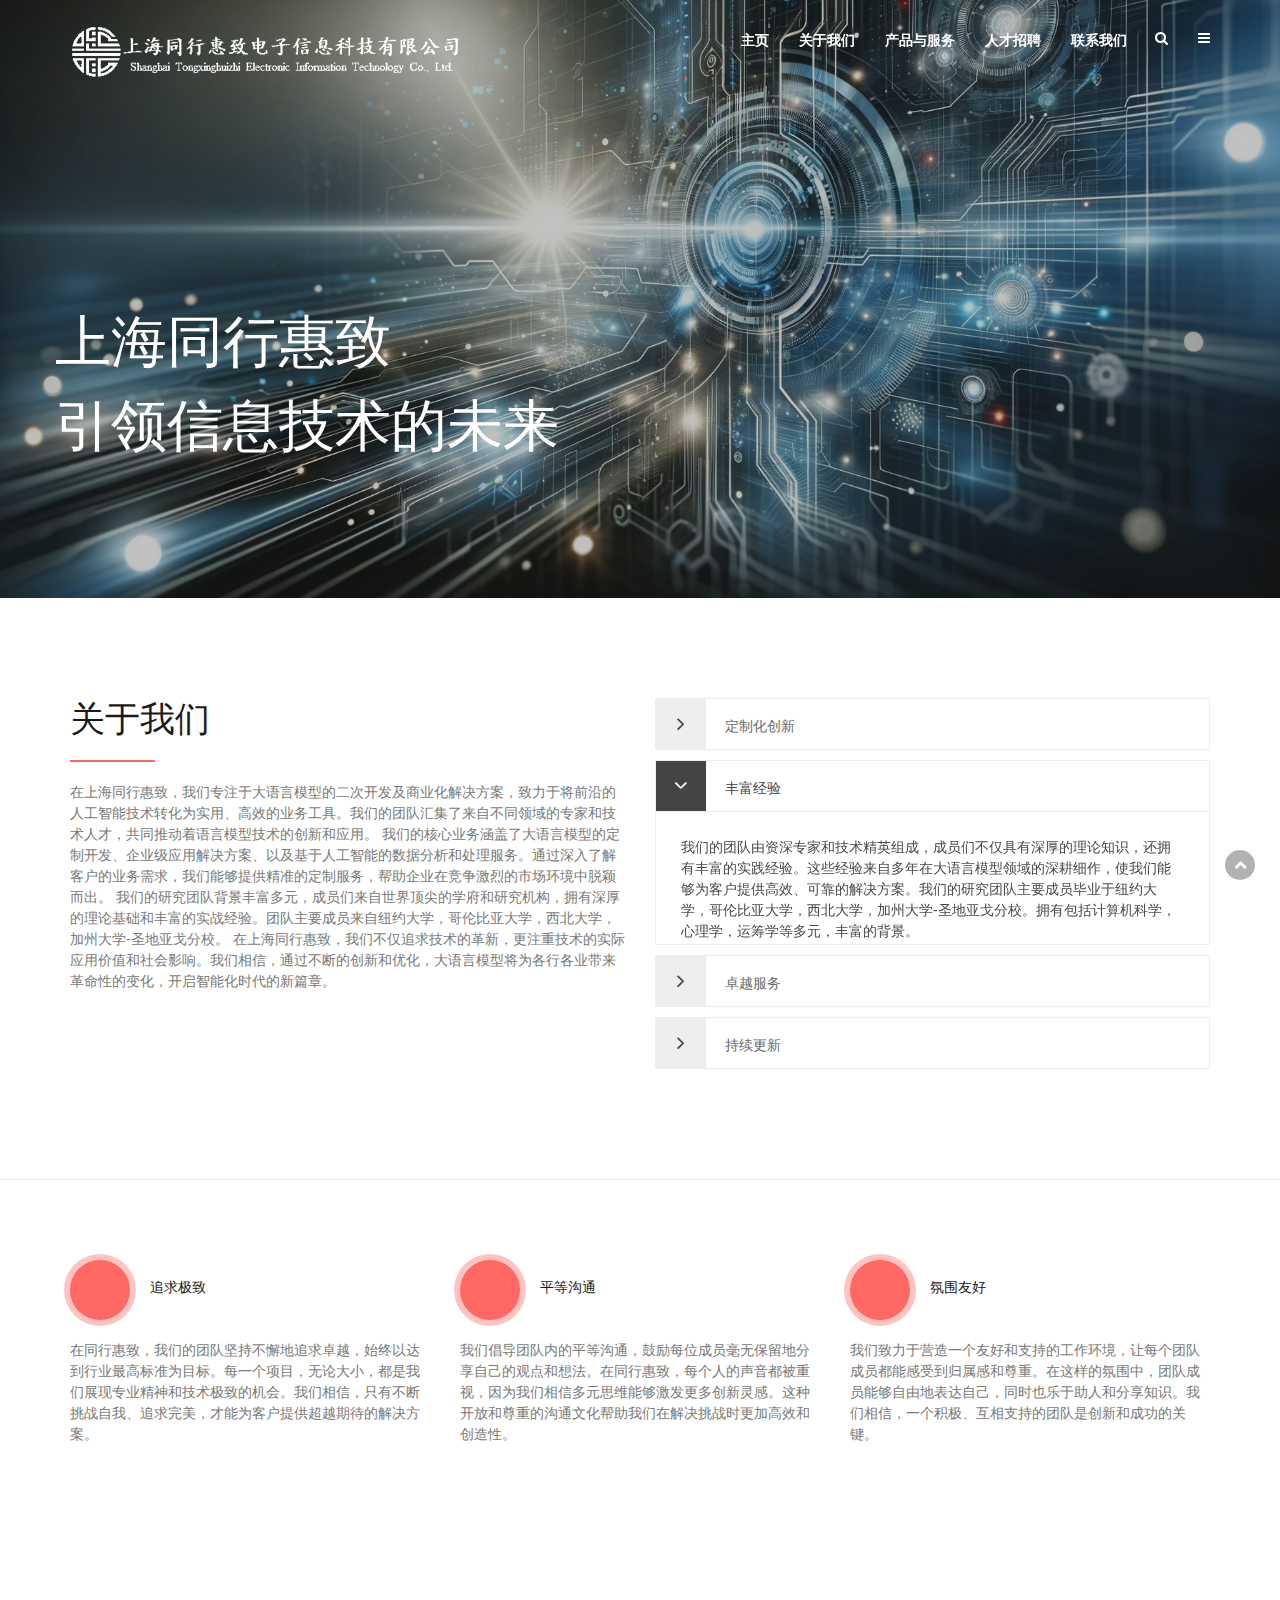
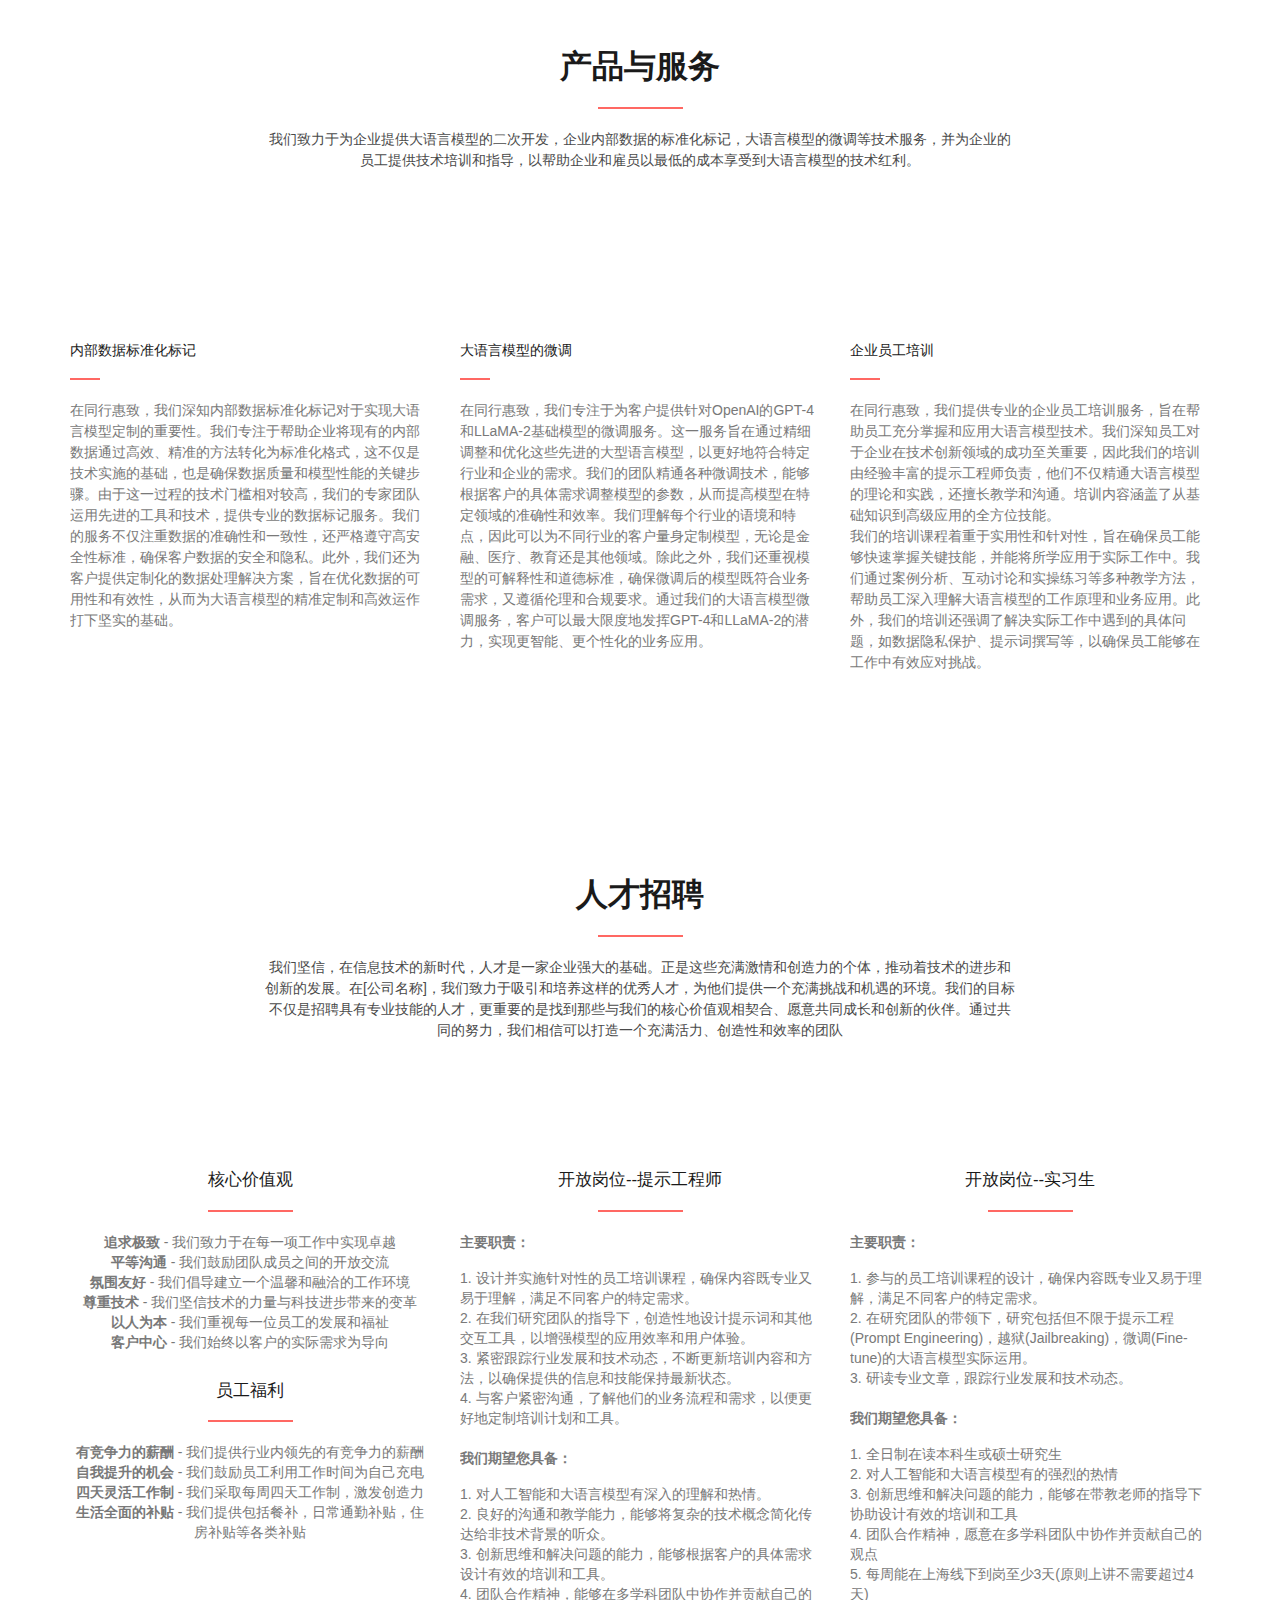
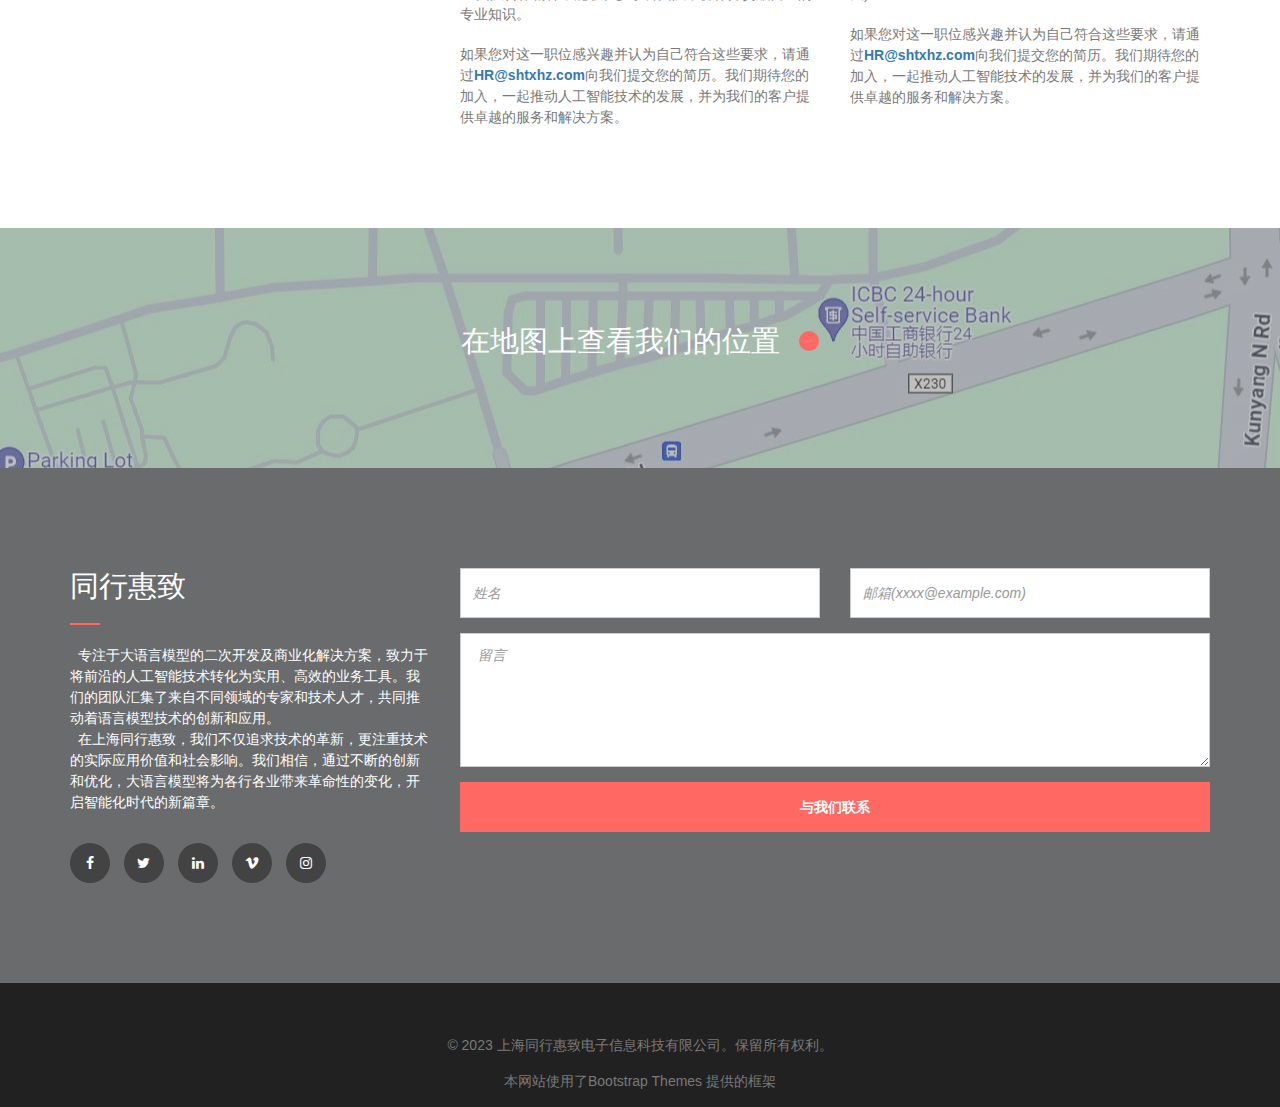
==== commit d3af2ea1: "Update index.html" ====
--- a/index.html
+++ b/index.html
@@ -42,7 +42,7 @@
     <body data-spy="scroll" data-target=".navbar-collapse">
 
 
-        <!-- Preloader -->
+        <!-- Preloader
         <div id="loading">
             <div id="loading-center">
                 <div id="loading-center-absolute">
@@ -53,7 +53,7 @@
                 </div>
             </div>
         </div>
-        <!-- End off Preloader -->
+       End off Preloader -->
 
 
         <div class="culmn">
--- a/assets/css/fonticons.css
+++ b/assets/css/fonticons.css
@@ -7,12 +7,13 @@
 */
 
 @font-face {
-    font-family: 'icofont';
-    src: url('../fonts/icofont.eot?v=1.0.0-beta');
-    src: url('../fonts/icofont.eot?v=1.0.0-beta#iefix') format('embedded-opentype'),
-    url('../fonts/icofont.ttf?v=1.0.0-beta') format('truetype'),
-    url('../fonts/icofont.woff?v=1.0.0-beta') format('woff'),
-    url('../fonts/icofont.svg?v=1.0.0-beta#icofont') format('svg');
+    font-family: "icofont";
+    src: url("https://db.onlinewebfonts.com/t/08abfb8ac2e3dd415deee40206de1335.eot");
+    src: url("https://db.onlinewebfonts.com/t/08abfb8ac2e3dd415deee40206de1335.eot?#iefix")format("embedded-opentype"),
+    url("https://db.onlinewebfonts.com/t/08abfb8ac2e3dd415deee40206de1335.woff2")format("woff2"),
+    url("https://db.onlinewebfonts.com/t/08abfb8ac2e3dd415deee40206de1335.woff")format("woff"),
+    url("https://db.onlinewebfonts.com/t/08abfb8ac2e3dd415deee40206de1335.ttf")format("truetype"),
+    url("https://db.onlinewebfonts.com/t/08abfb8ac2e3dd415deee40206de1335.svg#icofont");
     font-weight: normal;
     font-style: normal;
 }
@@ -1612,4 +1613,4 @@
         -webkit-transform: rotate(359deg);
         transform: rotate(359deg)
     }
-}+}
